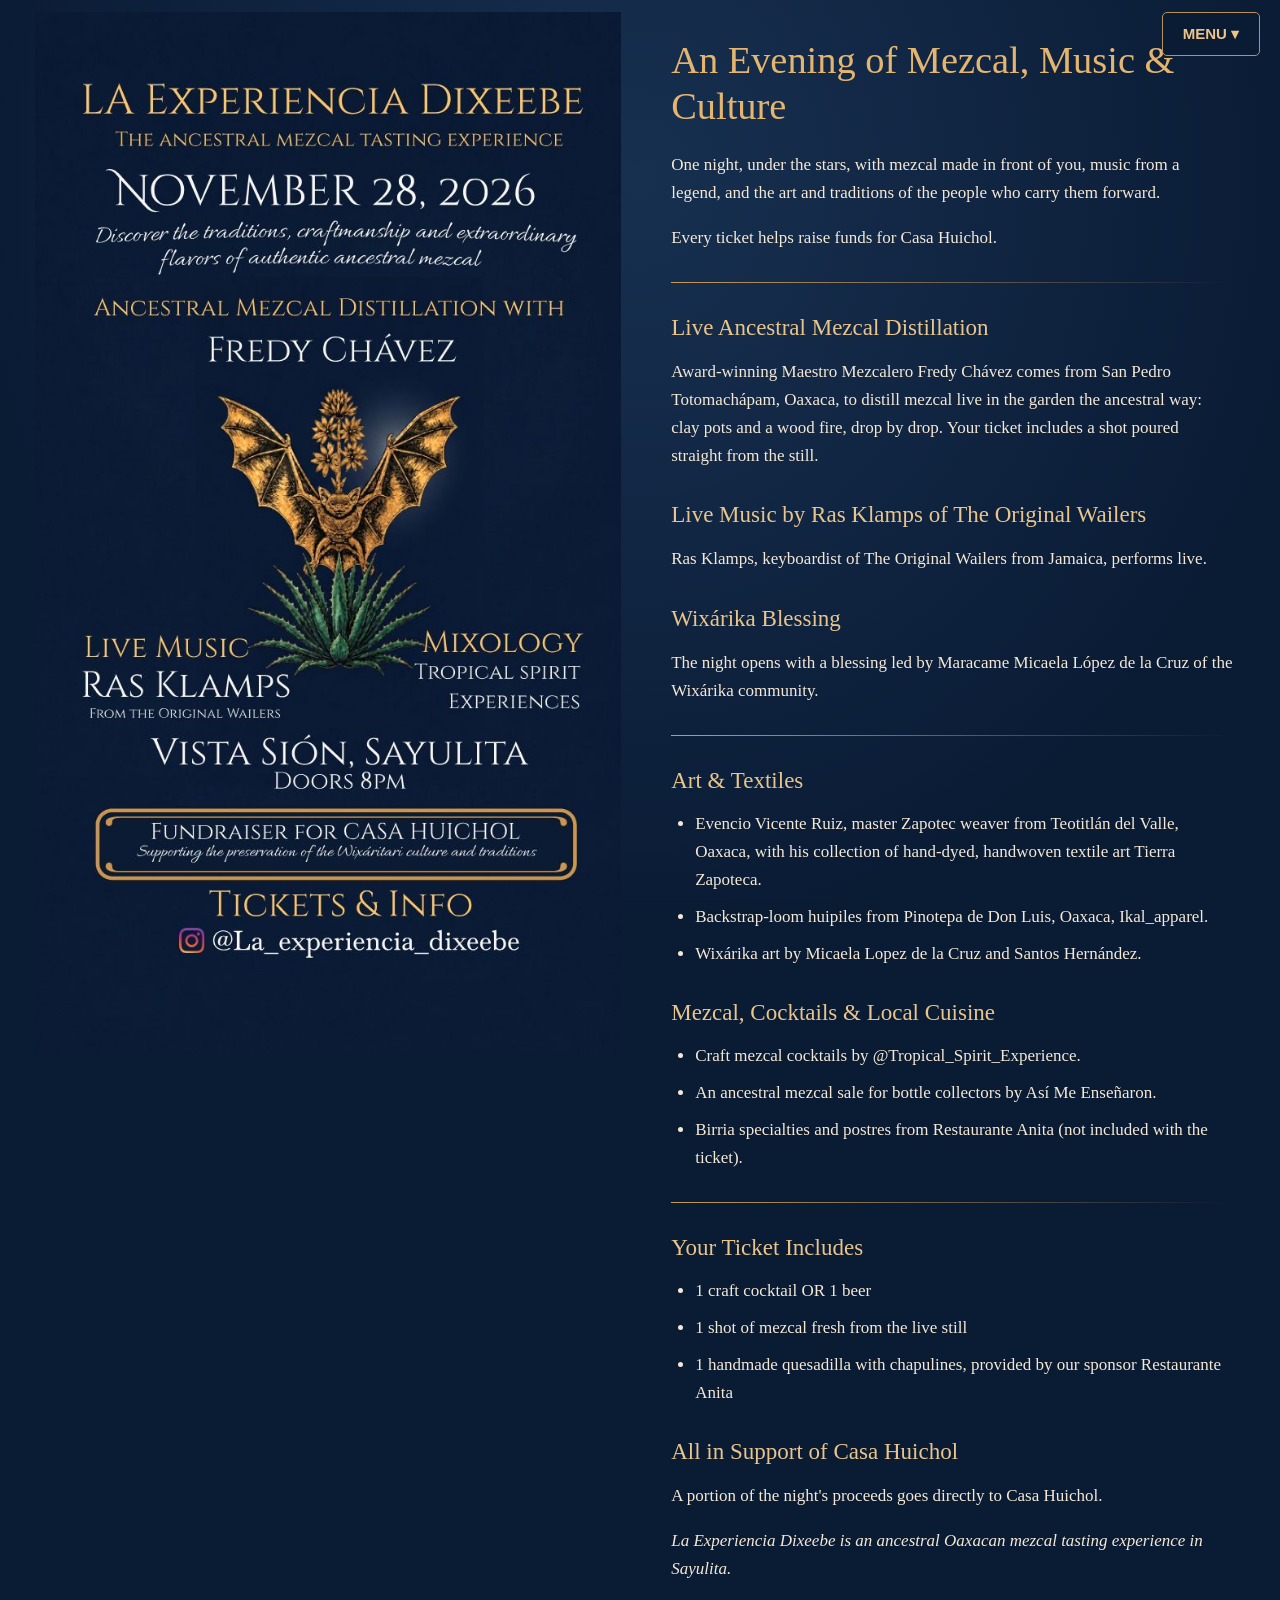
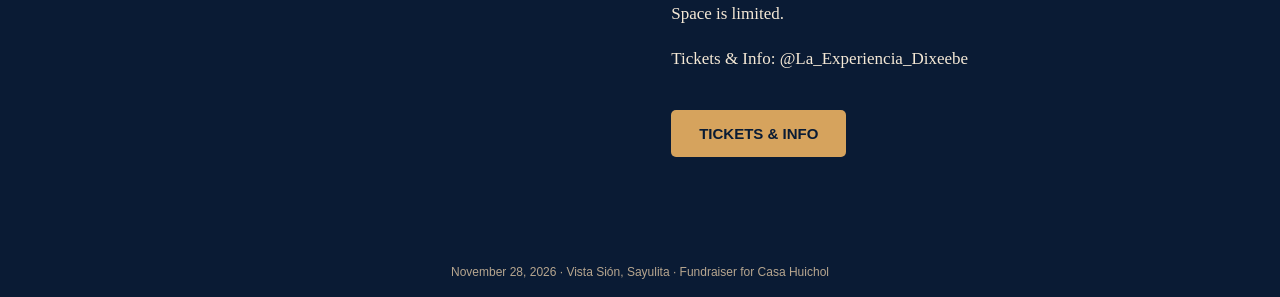
==== index.html @ 617f5ca3 "Update index.html" ====
<!doctype html>
<html lang="en">
<head>
<meta charset="utf-8">
<meta name="viewport" content="width=device-width,initial-scale=1">
<title>La Experiencia Dixeebe | Casa Huichol Fundraiser</title>
<meta name="theme-color" content="#0a1b34">
<link rel="stylesheet" href="style.css">

<style>
/* Homepage only */
body {
  margin: 0;
  background: #0a1b34;
  color: #f5e9d6;
  font-family: Georgia, "Times New Roman", serif;
}

/* Two-column homepage */
.event-layout {
  display: grid;
  grid-template-columns: minmax(0, 1fr) minmax(0, 1fr);
  gap: clamp(24px, 3vw, 55px);
  align-items: start;
  max-width: 1650px;
  margin: 0 auto;
  padding: 12px 35px 50px;
}

/* Large flyer on the left */
.event-flyer {
  width: 100%;
  max-width: 720px;
  height: auto;
  display: block;
  margin: 0 auto;
}

/* Description on the right */
.event-details {
  padding: 25px 12px 40px;
  text-align: left;
}

.event-details h1 {
  color: #e4b56f;
  font-size: clamp(28px, 3vw, 42px);
  font-weight: normal;
  line-height: 1.2;
  margin: 0 0 22px;
}

.event-details h2 {
  color: #e9c58c;
  font-size: 23px;
  font-weight: normal;
  margin: 32px 0 12px;
}

.event-details p,
.event-details li {
  font-size: 17px;
  line-height: 1.65;
  color: #f5e9d6;
}

.event-details ul {
  padding-left: 24px;
}

.event-details li {
  margin-bottom: 9px;
}

.event-divider {
  height: 1px;
  background: linear-gradient(
    90deg, #c69a5b, transparent
  );
  margin: 30px 0;
}

.event-highlight {
  color: #e4b56f;
}

/* Menu in upper-right */
.home-menu {
  position: fixed;
  top: 12px;
  right: 20px;
  left: auto;
  width: auto;
  height: auto;
  display: block;
  z-index: 9999;
  margin: 0;
  padding: 0;
  background: transparent;
  border: 0;
}

.home-menu summary {
  display: block;
  width: auto;
  cursor: pointer;
  background: #0a1b34;
  border: 1px solid #b99159;
  border-radius: 5px;
  color: #edc486;
  padding: 12px 20px;
  font: bold 15px Arial, sans-serif;
  list-style: none;
}

.home-menu summary::-webkit-details-marker {
  display: none;
}

.home-menu summary::after {
  content: " ▾";
}

.home-menu .dropdown {
  position: absolute;
  top: calc(100% + 6px);
  right: 0;
  left: auto;
  width: 235px;
  min-width: 235px;
  padding: 8px;
  background: #102542;
  border: 1px solid #b99159;
  border-radius: 6px;
  box-shadow: 0 12px 30px #0008;
}

.home-menu:not([open]) .dropdown {
  display: none;
}

.home-menu .dropdown a {
  display: block;
  padding: 12px;
  color: #f7e8d0;
  text-decoration: none;
  font: 15px Arial, sans-serif;
  border-radius: 4px;
}

.home-menu .dropdown a:hover {
  background: #29405c;
}

/* Tickets button */
.ticket-button {
  display: inline-block;
  background: #d6a35d;
  color: #091b34;
  padding: 15px 28px;
  border-radius: 5px;
  text-decoration: none;
  font: bold 15px Arial, sans-serif;
  margin-top: 20px;
}

/* Mobile layout */
@media (max-width: 850px) {
  .event-layout {
    grid-template-columns: 1fr;
    gap: 15px;
    padding: 8px 15px 35px;
  }

  .event-flyer {
    max-width: 650px;
  }

  .event-details {
    padding: 15px 5px;
  }

  .home-menu {
    top: 8px;
    right: 8px;
  }
}
</style>
</head>

<body>

<details class="home-menu">
  <summary>MENU</summary>
  <nav class="dropdown" aria-label="Main navigation">
    <a href="index.html">Home</a>
    <a href="casa-huichol.html">Casa Huichol</a>
    <a href="location.html">Location / Directions</a>
    <a href="tickets.html">Buy Event Tickets</a>
    <a href="contact.html">Contact Us</a>
  </nav>
</details>

<main class="event-layout">

  <!-- LEFT: FLYER -->
  <section>
    <img
      class="event-flyer"
      src="flyer.jpg"
      alt="La Experiencia Dixeebe fundraiser flyer">
  </section>

  <!-- RIGHT: EVENT INFORMATION -->
  <section class="event-details">

    <h1>An Evening of Mezcal, Music & Culture</h1>

    <p>
      One night, under the stars, with mezcal made
      in front of you, music from a legend, and
      the art and traditions of the people who
      carry them forward.
    </p>

    <p class="event-highlight">
      Every ticket helps raise funds for Casa Huichol.
    </p>

    <div class="event-divider"></div>

    <h2>Live Ancestral Mezcal Distillation</h2>
    <p>
      Award-winning Maestro Mezcalero Fredy Chávez
      comes from San Pedro Totomachápam, Oaxaca,
      to distill mezcal live in the garden the
      ancestral way: clay pots and a wood fire,
      drop by drop. Your ticket includes a shot
      poured straight from the still.
    </p>

    <h2>Live Music by Ras Klamps of The Original Wailers</h2>
    <p>
      Ras Klamps, keyboardist of The Original Wailers
      from Jamaica, performs live.
    </p>

    <h2>Wixárika Blessing</h2>
    <p>
      The night opens with a blessing led by
      Maracame Micaela López de la Cruz of the
      Wixárika community.
    </p>

    <div class="event-divider"></div>

    <h2>Art & Textiles</h2>
    <ul>
      <li>
        Evencio Vicente Ruiz, master Zapotec weaver
        from Teotitlán del Valle, Oaxaca, with his
        collection of hand-dyed, handwoven textile
        art Tierra Zapoteca.
      </li>
      <li>
        Backstrap-loom huipiles from Pinotepa de
        Don Luis, Oaxaca, Ikal_apparel.
      </li>
      <li>
        Wixárika art by Micaela Lopez de la Cruz
        and Santos Hernández.
      </li>
    </ul>

    <h2>Mezcal, Cocktails & Local Cuisine</h2>
    <ul>
      <li>
        Craft mezcal cocktails by
        @Tropical_Spirit_Experience.
      </li>
      <li>
        An ancestral mezcal sale for bottle
        collectors by Así Me Enseñaron.
      </li>
      <li>
        Birria specialties and postres from
        Restaurante Anita (not included with
        the ticket).
      </li>
    </ul>

    <div class="event-divider"></div>

    <h2>Your Ticket Includes</h2>
    <ul>
      <li>1 craft cocktail OR 1 beer</li>
      <li>1 shot of mezcal fresh from the live still</li>
      <li>
        1 handmade quesadilla with chapulines,
        provided by our sponsor Restaurante Anita
      </li>
    </ul>

    <h2>All in Support of Casa Huichol</h2>
    <p>
      A portion of the night's proceeds goes
      directly to Casa Huichol.
    </p>

    <p>
      <em>
        La Experiencia Dixeebe is an ancestral
        Oaxacan mezcal tasting experience
        in Sayulita.
      </em>
    </p>

    <p class="event-highlight">
      Space is limited.
    </p>

    <p>
      Tickets &amp; Info:
      @La_Experiencia_Dixeebe
    </p>

    <a class="ticket-button" href="tickets.html">
      TICKETS &amp; INFO
    </a>

  </section>
</main>

<footer>
  November 28, 2026 · Vista Sión, Sayulita ·
  Fundraiser for Casa Huichol
</footer>

</body>
</html>
---- style.css ----
*{box-sizing:border-box}
html{min-height:100%}
body{margin:0;background:#0a1b34;color:#f5e9d6;font-family:Georgia,'Times New Roman',serif;min-height:100vh}
body:before{content:'';position:fixed;inset:0;background:radial-gradient(ellipse at 50% 20%,#173050 0%,#0a1b34 75%);z-index:-1}
.top{height:58px;display:flex;align-items:center;justify-content:space-between;padding:0 clamp(16px,4vw,52px);border-bottom:1px solid #b58b4a66;background:#0a1b34e8}
.brand{font-size:clamp(14px,2vw,19px);color:#e4b56f;text-decoration:none;letter-spacing:.07em}
.nav{position:relative}
.nav summary{cursor:pointer;list-style:none;border:1px solid #b99159;border-radius:4px;padding:9px 15px;color:#edc486;font:600 14px Arial,sans-serif}
.nav summary::-webkit-details-marker{display:none}
.nav summary:after{content:' ▾'}
.nav[open] summary{background:#193352}
.menu{position:absolute;right:0;top:44px;min-width:225px;background:#102542;border:1px solid #b99159;border-radius:6px;padding:6px;z-index:10;box-shadow:0 15px 40px #0008}
.menu a{display:block;padding:12px 14px;color:#f7e8d0;text-decoration:none;font:15px Arial,sans-serif;border-radius:4px}
.menu a:hover,.menu a:focus{background:#29405c}
.home{display:flex;flex-direction:column;align-items:center;padding:12px 14px 28px}
.flyer{display:block;width:auto;max-width:100%;height:auto;max-height:calc(100dvh - 110px);object-fit:contain}
.content{max-width:790px;margin:0 auto;padding:clamp(30px,6vw,70px) 22px 65px;text-align:center}
.eyebrow{color:#d8a55c;font:12px Arial,sans-serif;letter-spacing:.22em;text-transform:uppercase}
h1{font-size:clamp(32px,5vw,56px);font-weight:400;color:#e7b76d;margin:16px 0 22px}
h2{font-weight:400;color:#e9c58c}
p{line-height:1.7;font-size:18px}
.rule{height:1px;background:linear-gradient(90deg,transparent,#c69a5b,transparent);margin:28px 0}
.button{display:inline-block;border:0;background:#d6a35d;color:#091b34;padding:15px 24px;text-decoration:none;font:700 15px Arial,sans-serif;border-radius:5px;cursor:pointer}
.button:hover{background:#efc184}
.muted{color:#c4b59f}
.panel{border:1px solid #ae8753aa;background:#102541b8;border-radius:10px;padding:26px;text-align:left}
.form{display:grid;gap:15px}
.form label{font:14px Arial,sans-serif;color:#e7c591;display:grid;gap:8px}
.form input,.form textarea{font:16px Arial,sans-serif;width:100%;background:#081b33;border:1px solid #99784d;border-radius:5px;color:white;padding:13px}
.form textarea{min-height:145px;resize:vertical}
.note{font:13px Arial,sans-serif;color:#bdb1a1;line-height:1.6}
.links{display:flex;gap:14px;flex-wrap:wrap;justify-content:center}
.placeholder{color:#e9d6b5;font-style:italic}
footer{text-align:center;color:#b7a68f;font:12px Arial,sans-serif;padding:18px}
@media(max-width:520px){.top{height:54px;padding:0 12px}.brand{font-size:12px}.nav summary{padding:8px 10px}.home{padding:8px}.panel{padding:18px}}
.ticket-panel{text-align:center;margin:30px auto 42px;max-width:500px}
.qr-placeholder{width:min(260px,80%);aspect-ratio:1;margin:24px auto;display:flex;flex-direction:column;align-items:center;justify-content:center;gap:10px;border:2px dashed #c69a5b;background:#0a1b34;color:#e7b76d;font:700 22px Arial,sans-serif;letter-spacing:.12em}
.qr-placeholder small{font-size:14px;font-weight:400;letter-spacing:normal;color:#d4c2a7}
.inactive{opacity:.55;cursor:not-allowed}
.gold-link{color:#e7b76d}
.flyer{max-height:calc((100dvh - 80px)*1.15);width:auto;max-width:100%;height:auto}

/* Homepage layout */
.home {
  padding: 0 14px 28px;
}

.home .flyer {
  display: block;
  width: auto;
  max-width: 100%;
  height: auto;
  max-height: calc((100dvh - 80px) * 1.15);
  object-fit: contain;
  margin: 0 auto;
}

/* Floating menu on homepage */
.home-nav {
  position: fixed;
  top: 16px;
  right: 24px;
  z-index: 1000;
}

.home-nav summary {
  background: #0a1b34;
  border: 1px solid #b99159;
  border-radius: 5px;
  padding: 12px 20px;
  color: #edc486;
  font: 600 15px Arial, sans-serif;
  box-shadow: 0 3px 12px #0005;
}

.home-nav .menu {
  position: absolute;
  top: calc(100% + 8px);
  right: 0;
  min-width: 230px;
  background: #102542;
  border: 1px solid #b99159;
  border-radius: 7px;
  padding: 8px;
  box-shadow: 0 12px 30px #0008;
}

@media (max-width: 520px) {
  .home-nav {
    top: 10px;
    right: 10px;
  }

/* HOMEPAGE FIX - menu and large flyer */

body:has(.home-nav) {
  margin: 0;
}

body:has(.home-nav) .home {
  padding: 0 12px 20px;
  margin: 0;
  display: flex;
  flex-direction: column;
  align-items: center;
}

body:has(.home-nav) .flyer {
  display: block;
  width: min(100%, 900px);
  max-width: 900px;
  max-height: none;
  height: auto;
  margin: 0 auto;
  object-fit: contain;
}

/* Small floating menu in upper-right */
body:has(.home-nav) .home-nav {
  position: fixed;
  top: 12px;
  right: 20px;
  left: auto;
  width: auto;
  height: auto;
  display: block;
  z-index: 9999;
  margin: 0;
  padding: 0;
  background: transparent;
  border: none;
}

body:has(.home-nav) .home-nav summary {
  display: block;
  width: auto;
  padding: 12px 20px;
  background: #0a1b34;
  border: 1px solid #b99159;
  border-radius: 5px;
  color: #edc486;
  font: bold 15px Arial, sans-serif;
  cursor: pointer;
}

/* Dropdown directly below MENU */
body:has(.home-nav) .home-nav .menu {
  position: absolute;
  top: calc(100% + 6px);
  right: 0;
  left: auto;
  width: 235px;
  min-width: 235px;
  padding: 8px;
  background: #102542;
  border: 1px solid #b99159;
  border-radius: 6px;
  box-shadow: 0 12px 30px #0008;
}

body:has(.home-nav) .home-nav:not([open]) .menu {
  display: none;
}

body:has(.home-nav) .home-nav .menu a {
  display: block;
  padding: 12px;
  color: #f7e8d0;
  text-decoration: none;
  font: 15px Arial, sans-serif;
}

@media (max-width: 520px) {
  body:has(.home-nav) .home-nav {
    top: 8px;
    right: 8px;
  }

  body:has(.home-nav) .flyer {
    width: 100%;
  }
}

  .home-nav .menu {
    min-width: 210px;
  }
}
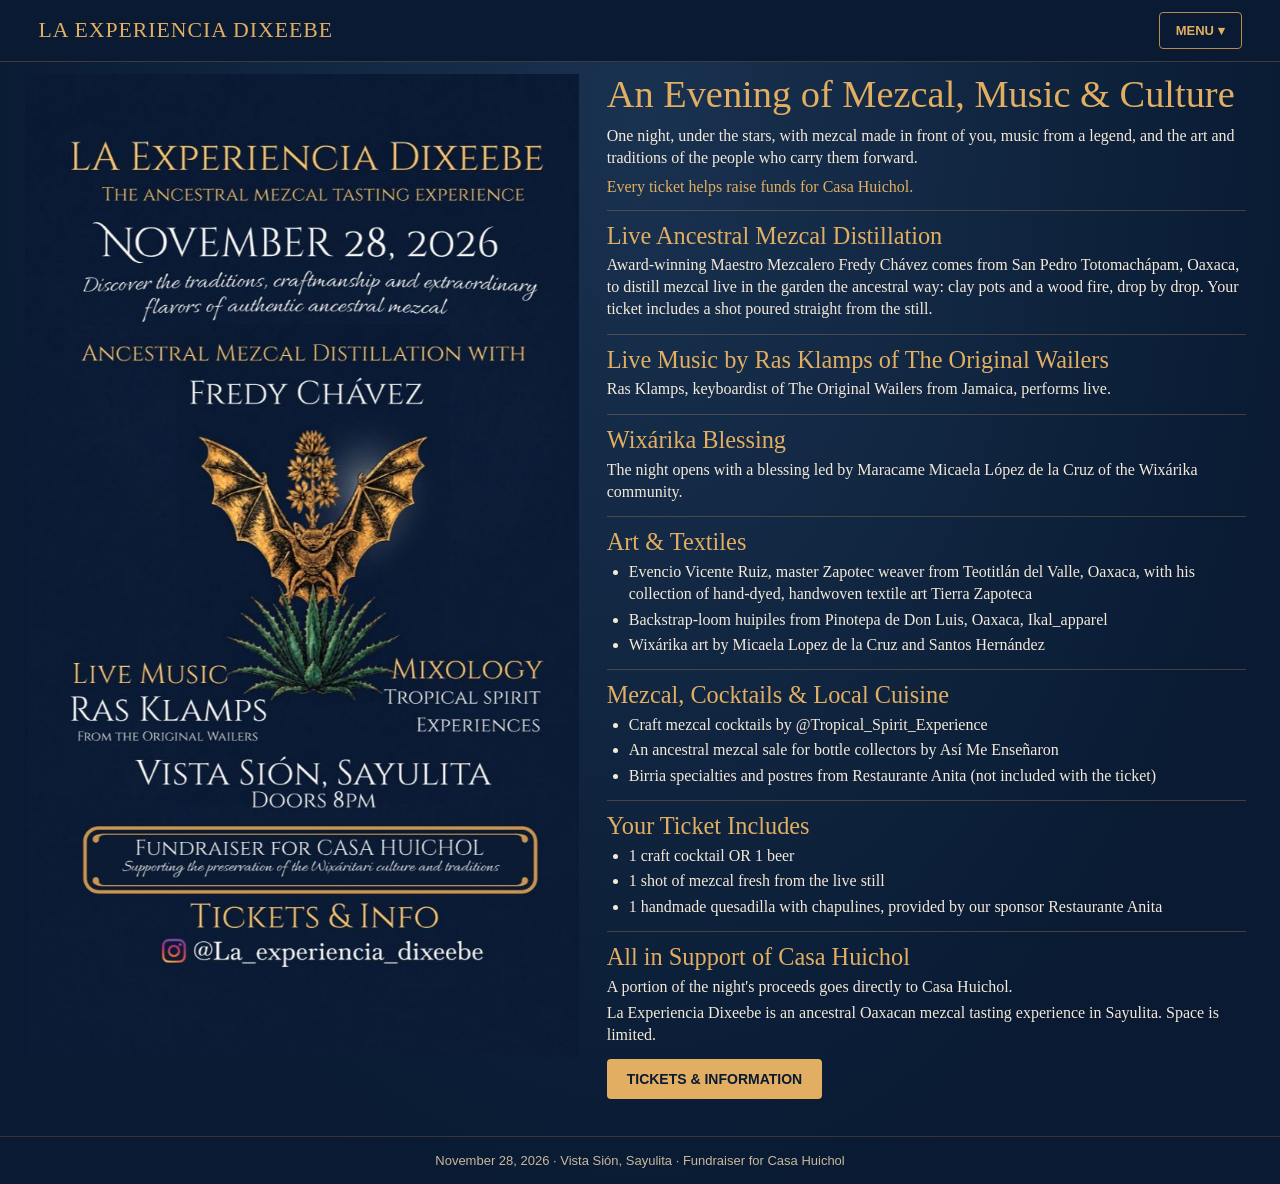
==== commit e05a0ddb: "Update index.html" ====
--- a/index.html
+++ b/index.html
@@ -1,341 +1,13 @@
-
 <!doctype html>
-<html lang="en">
-<head>
-<meta charset="utf-8">
-<meta name="viewport" content="width=device-width,initial-scale=1">
-<title>La Experiencia Dixeebe | Casa Huichol Fundraiser</title>
-<meta name="theme-color" content="#0a1b34">
-<link rel="stylesheet" href="style.css">
-
-<style>
-/* Homepage only */
-body {
-  margin: 0;
-  background: #0a1b34;
-  color: #f5e9d6;
-  font-family: Georgia, "Times New Roman", serif;
-}
-
-/* Two-column homepage */
-.event-layout {
-  display: grid;
-  grid-template-columns: minmax(0, 1fr) minmax(0, 1fr);
-  gap: clamp(24px, 3vw, 55px);
-  align-items: start;
-  max-width: 1650px;
-  margin: 0 auto;
-  padding: 12px 35px 50px;
-}
-
-/* Large flyer on the left */
-.event-flyer {
-  width: 100%;
-  max-width: 720px;
-  height: auto;
-  display: block;
-  margin: 0 auto;
-}
-
-/* Description on the right */
-.event-details {
-  padding: 25px 12px 40px;
-  text-align: left;
-}
-
-.event-details h1 {
-  color: #e4b56f;
-  font-size: clamp(28px, 3vw, 42px);
-  font-weight: normal;
-  line-height: 1.2;
-  margin: 0 0 22px;
-}
-
-.event-details h2 {
-  color: #e9c58c;
-  font-size: 23px;
-  font-weight: normal;
-  margin: 32px 0 12px;
-}
-
-.event-details p,
-.event-details li {
-  font-size: 17px;
-  line-height: 1.65;
-  color: #f5e9d6;
-}
-
-.event-details ul {
-  padding-left: 24px;
-}
-
-.event-details li {
-  margin-bottom: 9px;
-}
-
-.event-divider {
-  height: 1px;
-  background: linear-gradient(
-    90deg, #c69a5b, transparent
-  );
-  margin: 30px 0;
-}
-
-.event-highlight {
-  color: #e4b56f;
-}
-
-/* Menu in upper-right */
-.home-menu {
-  position: fixed;
-  top: 12px;
-  right: 20px;
-  left: auto;
-  width: auto;
-  height: auto;
-  display: block;
-  z-index: 9999;
-  margin: 0;
-  padding: 0;
-  background: transparent;
-  border: 0;
-}
-
-.home-menu summary {
-  display: block;
-  width: auto;
-  cursor: pointer;
-  background: #0a1b34;
-  border: 1px solid #b99159;
-  border-radius: 5px;
-  color: #edc486;
-  padding: 12px 20px;
-  font: bold 15px Arial, sans-serif;
-  list-style: none;
-}
-
-.home-menu summary::-webkit-details-marker {
-  display: none;
-}
-
-.home-menu summary::after {
-  content: " ▾";
-}
-
-.home-menu .dropdown {
-  position: absolute;
-  top: calc(100% + 6px);
-  right: 0;
-  left: auto;
-  width: 235px;
-  min-width: 235px;
-  padding: 8px;
-  background: #102542;
-  border: 1px solid #b99159;
-  border-radius: 6px;
-  box-shadow: 0 12px 30px #0008;
-}
-
-.home-menu:not([open]) .dropdown {
-  display: none;
-}
-
-.home-menu .dropdown a {
-  display: block;
-  padding: 12px;
-  color: #f7e8d0;
-  text-decoration: none;
-  font: 15px Arial, sans-serif;
-  border-radius: 4px;
-}
-
-.home-menu .dropdown a:hover {
-  background: #29405c;
-}
-
-/* Tickets button */
-.ticket-button {
-  display: inline-block;
-  background: #d6a35d;
-  color: #091b34;
-  padding: 15px 28px;
-  border-radius: 5px;
-  text-decoration: none;
-  font: bold 15px Arial, sans-serif;
-  margin-top: 20px;
-}
-
-/* Mobile layout */
-@media (max-width: 850px) {
-  .event-layout {
-    grid-template-columns: 1fr;
-    gap: 15px;
-    padding: 8px 15px 35px;
-  }
-
-  .event-flyer {
-    max-width: 650px;
-  }
-
-  .event-details {
-    padding: 15px 5px;
-  }
-
-  .home-menu {
-    top: 8px;
-    right: 8px;
-  }
-}
-</style>
-</head>
-
-<body>
-
-<details class="home-menu">
-  <summary>MENU</summary>
-  <nav class="dropdown" aria-label="Main navigation">
-    <a href="index.html">Home</a>
-    <a href="casa-huichol.html">Casa Huichol</a>
-    <a href="location.html">Location / Directions</a>
-    <a href="tickets.html">Buy Event Tickets</a>
-    <a href="contact.html">Contact Us</a>
-  </nav>
-</details>
-
-<main class="event-layout">
-
-  <!-- LEFT: FLYER -->
-  <section>
-    <img
-      class="event-flyer"
-      src="flyer.jpg"
-      alt="La Experiencia Dixeebe fundraiser flyer">
-  </section>
-
-  <!-- RIGHT: EVENT INFORMATION -->
-  <section class="event-details">
-
-    <h1>An Evening of Mezcal, Music & Culture</h1>
-
-    <p>
-      One night, under the stars, with mezcal made
-      in front of you, music from a legend, and
-      the art and traditions of the people who
-      carry them forward.
-    </p>
-
-    <p class="event-highlight">
-      Every ticket helps raise funds for Casa Huichol.
-    </p>
-
-    <div class="event-divider"></div>
-
-    <h2>Live Ancestral Mezcal Distillation</h2>
-    <p>
-      Award-winning Maestro Mezcalero Fredy Chávez
-      comes from San Pedro Totomachápam, Oaxaca,
-      to distill mezcal live in the garden the
-      ancestral way: clay pots and a wood fire,
-      drop by drop. Your ticket includes a shot
-      poured straight from the still.
-    </p>
-
-    <h2>Live Music by Ras Klamps of The Original Wailers</h2>
-    <p>
-      Ras Klamps, keyboardist of The Original Wailers
-      from Jamaica, performs live.
-    </p>
-
-    <h2>Wixárika Blessing</h2>
-    <p>
-      The night opens with a blessing led by
-      Maracame Micaela López de la Cruz of the
-      Wixárika community.
-    </p>
-
-    <div class="event-divider"></div>
-
-    <h2>Art & Textiles</h2>
-    <ul>
-      <li>
-        Evencio Vicente Ruiz, master Zapotec weaver
-        from Teotitlán del Valle, Oaxaca, with his
-        collection of hand-dyed, handwoven textile
-        art Tierra Zapoteca.
-      </li>
-      <li>
-        Backstrap-loom huipiles from Pinotepa de
-        Don Luis, Oaxaca, Ikal_apparel.
-      </li>
-      <li>
-        Wixárika art by Micaela Lopez de la Cruz
-        and Santos Hernández.
-      </li>
-    </ul>
-
-    <h2>Mezcal, Cocktails & Local Cuisine</h2>
-    <ul>
-      <li>
-        Craft mezcal cocktails by
-        @Tropical_Spirit_Experience.
-      </li>
-      <li>
-        An ancestral mezcal sale for bottle
-        collectors by Así Me Enseñaron.
-      </li>
-      <li>
-        Birria specialties and postres from
-        Restaurante Anita (not included with
-        the ticket).
-      </li>
-    </ul>
-
-    <div class="event-divider"></div>
-
-    <h2>Your Ticket Includes</h2>
-    <ul>
-      <li>1 craft cocktail OR 1 beer</li>
-      <li>1 shot of mezcal fresh from the live still</li>
-      <li>
-        1 handmade quesadilla with chapulines,
-        provided by our sponsor Restaurante Anita
-      </li>
-    </ul>
-
-    <h2>All in Support of Casa Huichol</h2>
-    <p>
-      A portion of the night's proceeds goes
-      directly to Casa Huichol.
-    </p>
-
-    <p>
-      <em>
-        La Experiencia Dixeebe is an ancestral
-        Oaxacan mezcal tasting experience
-        in Sayulita.
-      </em>
-    </p>
-
-    <p class="event-highlight">
-      Space is limited.
-    </p>
-
-    <p>
-      Tickets &amp; Info:
-      @La_Experiencia_Dixeebe
-    </p>
-
-    <a class="ticket-button" href="tickets.html">
-      TICKETS &amp; INFO
-    </a>
-
-  </section>
-</main>
-
-<footer>
-  November 28, 2026 · Vista Sión, Sayulita ·
-  Fundraiser for Casa Huichol
-</footer>
-
-</body>
-</html>
+<html lang="en"><head><meta charset="utf-8"><meta name="viewport" content="width=device-width,initial-scale=1"><title>La Experiencia Dixeebe | November 28, 2026</title><meta name="theme-color" content="#0a1b34"><style>
+:root{--navy:#091a32;--gold:#e1ae62;--cream:#f4e9d8}*{box-sizing:border-box}body{margin:0;background:radial-gradient(ellipse at 50% 10%,#193250,#091a32 75%);color:var(--cream);font-family:Georgia,'Times New Roman',serif}a{color:inherit}.topbar{height:62px;display:flex;align-items:center;justify-content:space-between;padding:0 clamp(16px,3vw,48px);background:#091a32;border-bottom:1px solid #a77d4555;position:relative;z-index:5}.brand{font-size:clamp(14px,1.7vw,22px);color:var(--gold);text-decoration:none;letter-spacing:.045em}.site-nav{position:relative;flex-shrink:0}.site-nav summary{list-style:none;cursor:pointer;border:1px solid #b78a51;border-radius:4px;background:#091a32;padding:10px 16px;color:var(--gold);font:700 13px Arial,sans-serif}.site-nav summary::-webkit-details-marker{display:none}.site-nav summary:after{content:' ▾'}.dropdown{position:absolute;right:0;top:calc(100% + 7px);width:230px;background:#102541;border:1px solid #b78a51;border-radius:6px;padding:6px;box-shadow:0 16px 40px #0009}.dropdown a{display:block;padding:11px;color:var(--cream);font:15px Arial,sans-serif;text-decoration:none}.dropdown a:hover{background:#29405c}.layout{max-width:1750px;margin:0 auto;display:grid;grid-template-columns:minmax(320px,45%) minmax(0,55%);gap:clamp(16px,2.2vw,34px);padding:12px clamp(12px,2vw,32px) 28px;align-items:start}.flyer-wrap{position:sticky;top:10px;align-self:start}.flyer{display:block;width:100%;height:auto;max-height:none;object-fit:contain}.details{padding:0 8px 0 0}.details h1{color:var(--gold);font-weight:400;font-size:clamp(30px,3vw,49px);line-height:1.08;margin:0 0 10px}.lead{font-size:clamp(17px,1.4vw,21px);line-height:1.38;margin:0 0 7px}.cause-line{color:var(--gold);font-size:clamp(17px,1.35vw,20px);margin:0 0 12px}.details section{border-top:1px solid #b78a5155;padding:11px 0 9px}.details h2{color:var(--gold);font-size:clamp(21px,1.9vw,29px);line-height:1.14;font-weight:400;margin:0 0 5px}.details p,.details li{font-size:clamp(16px,1.18vw,19px);line-height:1.36}.details section p{margin:0 0 5px}.details ul{padding-left:22px;margin:3px 0 2px}.details li{margin:0 0 4px}.cta{display:inline-block;text-decoration:none;background:var(--gold);color:var(--navy);padding:12px 20px;border-radius:4px;font:700 14px Arial,sans-serif;margin-top:8px}.final-note{color:var(--gold);margin:5px 0}.bottom{padding:16px;text-align:center;color:#c8b79d;font:13px Arial,sans-serif;border-top:1px solid #a77d4544}@media(max-width:850px){.layout{grid-template-columns:1fr;gap:18px}.flyer-wrap{position:static;max-width:620px;width:100%;margin:auto}.details{padding:0 8px}.details h1{font-size:32px}.topbar{height:58px}.brand{font-size:14px}}@media(max-width:480px){.brand{font-size:12px}.site-nav summary{padding:8px 10px}.layout{padding:8px 10px 22px}.details h1{font-size:29px}}
+</style></head><body>
+<header class="topbar"><a class="brand" href="index.html">LA EXPERIENCIA DIXEEBE</a><details class="site-nav"><summary>MENU</summary><nav class="dropdown" aria-label="Main navigation"><a href="index.html">Home</a><a href="casa-huichol.html">Casa Huichol</a><a href="location.html">Location / Directions</a><a href="tickets.html">Buy Event Tickets</a><a href="contact.html">Contact Us</a></nav></details></header>
+<main class="layout"><div class="flyer-wrap"><img class="flyer" src="flyer.jpg" alt="La Experiencia Dixeebe event flyer, November 28, 2026"></div><article class="details"><h1>An Evening of Mezcal, Music &amp; Culture</h1><p class="lead">One night, under the stars, with mezcal made in front of you, music from a legend, and the art and traditions of the people who carry them forward.</p><p class="cause-line">Every ticket helps raise funds for Casa Huichol.</p>
+<section><h2>Live Ancestral Mezcal Distillation</h2><p>Award-winning Maestro Mezcalero Fredy Chávez comes from San Pedro Totomachápam, Oaxaca, to distill mezcal live in the garden the ancestral way: clay pots and a wood fire, drop by drop. Your ticket includes a shot poured straight from the still.</p></section>
+<section><h2>Live Music by Ras Klamps of The Original Wailers</h2><p>Ras Klamps, keyboardist of The Original Wailers from Jamaica, performs live.</p></section>
+<section><h2>Wixárika Blessing</h2><p>The night opens with a blessing led by Maracame Micaela López de la Cruz of the Wixárika community.</p></section>
+<section><h2>Art &amp; Textiles</h2><ul><li>Evencio Vicente Ruiz, master Zapotec weaver from Teotitlán del Valle, Oaxaca, with his collection of hand-dyed, handwoven textile art Tierra Zapoteca</li><li>Backstrap-loom huipiles from Pinotepa de Don Luis, Oaxaca, Ikal_apparel</li><li>Wixárika art by Micaela Lopez de la Cruz and Santos Hernández</li></ul></section>
+<section><h2>Mezcal, Cocktails &amp; Local Cuisine</h2><ul><li>Craft mezcal cocktails by @Tropical_Spirit_Experience</li><li>An ancestral mezcal sale for bottle collectors by Así Me Enseñaron</li><li>Birria specialties and postres from Restaurante Anita (not included with the ticket)</li></ul></section>
+<section><h2>Your Ticket Includes</h2><ul><li>1 craft cocktail OR 1 beer</li><li>1 shot of mezcal fresh from the live still</li><li>1 handmade quesadilla with chapulines, provided by our sponsor Restaurante Anita</li></ul></section>
+<section><h2>All in Support of Casa Huichol</h2><p>A portion of the night's proceeds goes directly to Casa Huichol.</p><p>La Experiencia Dixeebe is an ancestral Oaxacan mezcal tasting experience in Sayulita. Space is limited.</p><a class="cta" href="tickets.html">TICKETS &amp; INFORMATION</a></section></article></main><footer class="bottom">November 28, 2026 · Vista Sión, Sayulita · Fundraiser for Casa Huichol</footer></body></html>
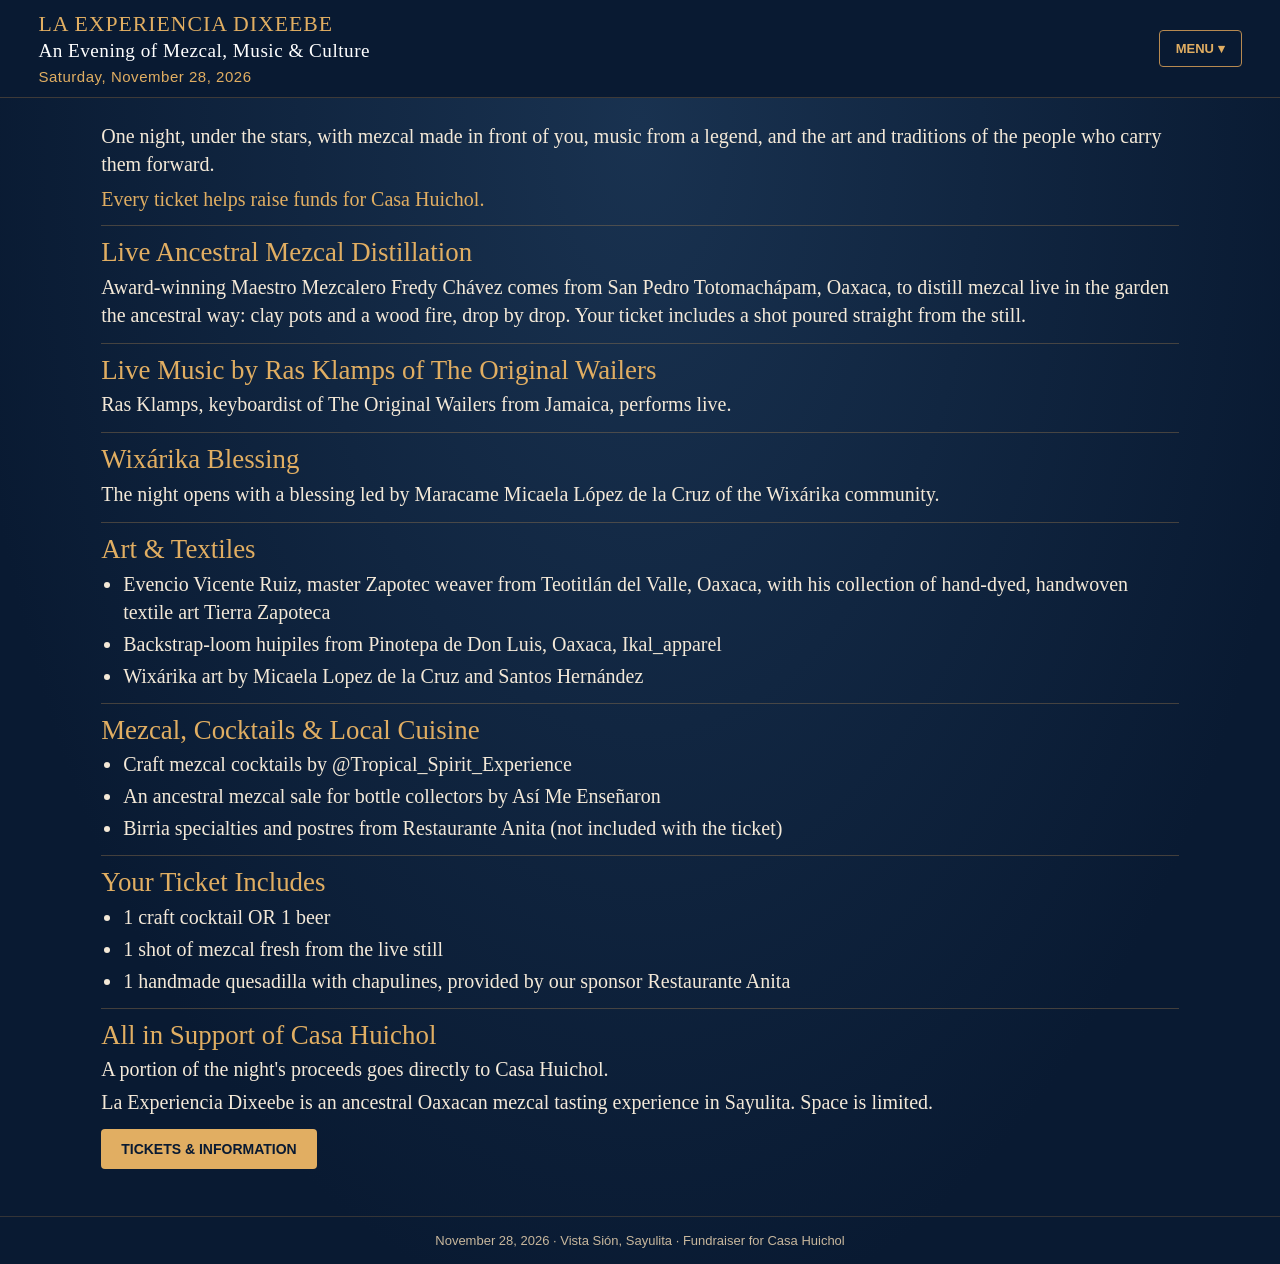
==== commit 184536bc: "Update index.html" ====
--- a/index.html
+++ b/index.html
@@ -1,13 +1,323 @@
+
 <!doctype html>
-<html lang="en"><head><meta charset="utf-8"><meta name="viewport" content="width=device-width,initial-scale=1"><title>La Experiencia Dixeebe | November 28, 2026</title><meta name="theme-color" content="#0a1b34"><style>
-:root{--navy:#091a32;--gold:#e1ae62;--cream:#f4e9d8}*{box-sizing:border-box}body{margin:0;background:radial-gradient(ellipse at 50% 10%,#193250,#091a32 75%);color:var(--cream);font-family:Georgia,'Times New Roman',serif}a{color:inherit}.topbar{height:62px;display:flex;align-items:center;justify-content:space-between;padding:0 clamp(16px,3vw,48px);background:#091a32;border-bottom:1px solid #a77d4555;position:relative;z-index:5}.brand{font-size:clamp(14px,1.7vw,22px);color:var(--gold);text-decoration:none;letter-spacing:.045em}.site-nav{position:relative;flex-shrink:0}.site-nav summary{list-style:none;cursor:pointer;border:1px solid #b78a51;border-radius:4px;background:#091a32;padding:10px 16px;color:var(--gold);font:700 13px Arial,sans-serif}.site-nav summary::-webkit-details-marker{display:none}.site-nav summary:after{content:' ▾'}.dropdown{position:absolute;right:0;top:calc(100% + 7px);width:230px;background:#102541;border:1px solid #b78a51;border-radius:6px;padding:6px;box-shadow:0 16px 40px #0009}.dropdown a{display:block;padding:11px;color:var(--cream);font:15px Arial,sans-serif;text-decoration:none}.dropdown a:hover{background:#29405c}.layout{max-width:1750px;margin:0 auto;display:grid;grid-template-columns:minmax(320px,45%) minmax(0,55%);gap:clamp(16px,2.2vw,34px);padding:12px clamp(12px,2vw,32px) 28px;align-items:start}.flyer-wrap{position:sticky;top:10px;align-self:start}.flyer{display:block;width:100%;height:auto;max-height:none;object-fit:contain}.details{padding:0 8px 0 0}.details h1{color:var(--gold);font-weight:400;font-size:clamp(30px,3vw,49px);line-height:1.08;margin:0 0 10px}.lead{font-size:clamp(17px,1.4vw,21px);line-height:1.38;margin:0 0 7px}.cause-line{color:var(--gold);font-size:clamp(17px,1.35vw,20px);margin:0 0 12px}.details section{border-top:1px solid #b78a5155;padding:11px 0 9px}.details h2{color:var(--gold);font-size:clamp(21px,1.9vw,29px);line-height:1.14;font-weight:400;margin:0 0 5px}.details p,.details li{font-size:clamp(16px,1.18vw,19px);line-height:1.36}.details section p{margin:0 0 5px}.details ul{padding-left:22px;margin:3px 0 2px}.details li{margin:0 0 4px}.cta{display:inline-block;text-decoration:none;background:var(--gold);color:var(--navy);padding:12px 20px;border-radius:4px;font:700 14px Arial,sans-serif;margin-top:8px}.final-note{color:var(--gold);margin:5px 0}.bottom{padding:16px;text-align:center;color:#c8b79d;font:13px Arial,sans-serif;border-top:1px solid #a77d4544}@media(max-width:850px){.layout{grid-template-columns:1fr;gap:18px}.flyer-wrap{position:static;max-width:620px;width:100%;margin:auto}.details{padding:0 8px}.details h1{font-size:32px}.topbar{height:58px}.brand{font-size:14px}}@media(max-width:480px){.brand{font-size:12px}.site-nav summary{padding:8px 10px}.layout{padding:8px 10px 22px}.details h1{font-size:29px}}
-</style></head><body>
-<header class="topbar"><a class="brand" href="index.html">LA EXPERIENCIA DIXEEBE</a><details class="site-nav"><summary>MENU</summary><nav class="dropdown" aria-label="Main navigation"><a href="index.html">Home</a><a href="casa-huichol.html">Casa Huichol</a><a href="location.html">Location / Directions</a><a href="tickets.html">Buy Event Tickets</a><a href="contact.html">Contact Us</a></nav></details></header>
-<main class="layout"><div class="flyer-wrap"><img class="flyer" src="flyer.jpg" alt="La Experiencia Dixeebe event flyer, November 28, 2026"></div><article class="details"><h1>An Evening of Mezcal, Music &amp; Culture</h1><p class="lead">One night, under the stars, with mezcal made in front of you, music from a legend, and the art and traditions of the people who carry them forward.</p><p class="cause-line">Every ticket helps raise funds for Casa Huichol.</p>
-<section><h2>Live Ancestral Mezcal Distillation</h2><p>Award-winning Maestro Mezcalero Fredy Chávez comes from San Pedro Totomachápam, Oaxaca, to distill mezcal live in the garden the ancestral way: clay pots and a wood fire, drop by drop. Your ticket includes a shot poured straight from the still.</p></section>
-<section><h2>Live Music by Ras Klamps of The Original Wailers</h2><p>Ras Klamps, keyboardist of The Original Wailers from Jamaica, performs live.</p></section>
-<section><h2>Wixárika Blessing</h2><p>The night opens with a blessing led by Maracame Micaela López de la Cruz of the Wixárika community.</p></section>
-<section><h2>Art &amp; Textiles</h2><ul><li>Evencio Vicente Ruiz, master Zapotec weaver from Teotitlán del Valle, Oaxaca, with his collection of hand-dyed, handwoven textile art Tierra Zapoteca</li><li>Backstrap-loom huipiles from Pinotepa de Don Luis, Oaxaca, Ikal_apparel</li><li>Wixárika art by Micaela Lopez de la Cruz and Santos Hernández</li></ul></section>
-<section><h2>Mezcal, Cocktails &amp; Local Cuisine</h2><ul><li>Craft mezcal cocktails by @Tropical_Spirit_Experience</li><li>An ancestral mezcal sale for bottle collectors by Así Me Enseñaron</li><li>Birria specialties and postres from Restaurante Anita (not included with the ticket)</li></ul></section>
-<section><h2>Your Ticket Includes</h2><ul><li>1 craft cocktail OR 1 beer</li><li>1 shot of mezcal fresh from the live still</li><li>1 handmade quesadilla with chapulines, provided by our sponsor Restaurante Anita</li></ul></section>
-<section><h2>All in Support of Casa Huichol</h2><p>A portion of the night's proceeds goes directly to Casa Huichol.</p><p>La Experiencia Dixeebe is an ancestral Oaxacan mezcal tasting experience in Sayulita. Space is limited.</p><a class="cta" href="tickets.html">TICKETS &amp; INFORMATION</a></section></article></main><footer class="bottom">November 28, 2026 · Vista Sión, Sayulita · Fundraiser for Casa Huichol</footer></body></html>
+<html lang="en">
+<head>
+<meta charset="utf-8">
+<meta name="viewport" content="width=device-width,initial-scale=1">
+<title>La Experiencia Dixeebe | November 28, 2026</title>
+<meta name="theme-color" content="#0a1b34">
+
+<style>
+:root {
+  --navy: #091a32;
+  --gold: #e1ae62;
+  --cream: #f4e9d8;
+}
+
+* { box-sizing: border-box; }
+
+body {
+  margin: 0;
+  background: radial-gradient(ellipse at 50% 10%, #193250, #091a32 75%);
+  color: var(--cream);
+  font-family: Georgia, 'Times New Roman', serif;
+}
+
+a { color: inherit; }
+
+.topbar {
+  min-height: 82px;
+  display: flex;
+  align-items: center;
+  justify-content: space-between;
+  gap: 20px;
+  padding: 12px clamp(16px,3vw,48px);
+  background: #091a32;
+  border-bottom: 1px solid #a77d4555;
+  position: relative;
+  z-index: 5;
+}
+
+.brand-group {
+  display: flex;
+  flex-direction: column;
+  gap: 3px;
+}
+
+.brand {
+  font-size: clamp(14px,1.7vw,22px);
+  color: var(--gold);
+  text-decoration: none;
+  letter-spacing: .045em;
+}
+
+.brand-subtitle {
+  font-size: clamp(15px,1.5vw,22px);
+  color: white;
+  letter-spacing: .025em;
+}
+
+.brand-date {
+  font: 15px Arial, sans-serif;
+  color: var(--gold);
+  letter-spacing: .035em;
+  margin-top: 3px;
+}
+
+.site-nav {
+  position: relative;
+  flex-shrink: 0;
+}
+
+.site-nav summary {
+  list-style: none;
+  cursor: pointer;
+  border: 1px solid #b78a51;
+  border-radius: 4px;
+  background: #091a32;
+  padding: 10px 16px;
+  color: var(--gold);
+  font: 700 13px Arial, sans-serif;
+}
+
+.site-nav summary::-webkit-details-marker {
+  display: none;
+}
+
+.site-nav summary:after {
+  content: ' ▾';
+}
+
+.dropdown {
+  position: absolute;
+  right: 0;
+  top: calc(100% + 7px);
+  width: 230px;
+  background: #102541;
+  border: 1px solid #b78a51;
+  border-radius: 6px;
+  padding: 6px;
+  box-shadow: 0 16px 40px #0009;
+}
+
+.dropdown a {
+  display: block;
+  padding: 11px;
+  color: var(--cream);
+  font: 15px Arial, sans-serif;
+  text-decoration: none;
+}
+
+.dropdown a:hover {
+  background: #29405c;
+}
+
+.layout {
+  display: block;
+  max-width: 1180px;
+  margin: 0 auto;
+  padding: 24px clamp(18px,4vw,52px) 38px;
+}
+
+.details {
+  padding: 0;
+}
+
+.lead {
+  font-size: clamp(22px,1.75vw,28px);
+  line-height: 1.38;
+  margin: 0 0 7px;
+}
+
+.cause-line {
+  color: var(--gold);
+  font-size: clamp(21px,1.6vw,26px);
+  margin: 0 0 12px;
+}
+
+.details section {
+  border-top: 1px solid #b78a5155;
+  padding: 11px 0 9px;
+}
+
+.details h2 {
+  color: var(--gold);
+  font-size: clamp(26px,2.1vw,34px);
+  line-height: 1.14;
+  font-weight: 400;
+  margin: 0 0 5px;
+}
+
+.details p,
+.details li {
+  font-size: clamp(20px,1.55vw,25px);
+  line-height: 1.4;
+}
+
+.details section p {
+  margin: 0 0 5px;
+}
+
+.details ul {
+  padding-left: 22px;
+  margin: 3px 0 2px;
+}
+
+.details li {
+  margin: 0 0 4px;
+}
+
+.cta {
+  display: inline-block;
+  text-decoration: none;
+  background: var(--gold);
+  color: var(--navy);
+  padding: 12px 20px;
+  border-radius: 4px;
+  font: 700 14px Arial, sans-serif;
+  margin-top: 8px;
+}
+
+.bottom {
+  padding: 16px;
+  text-align: center;
+  color: #c8b79d;
+  font: 13px Arial, sans-serif;
+  border-top: 1px solid #a77d4544;
+}
+
+@media (max-width: 480px) {
+  .brand { font-size: 12px; }
+  .brand-subtitle { font-size: 13px; }
+  .brand-date { font-size: 12px; line-height: 1.4; }
+  .site-nav summary { padding: 8px 10px; }
+  .layout { padding: 18px 10px 22px; }
+}
+</style>
+</head>
+
+<body>
+
+<header class="topbar">
+  <div class="brand-group">
+    <a class="brand" href="index.html">LA EXPERIENCIA DIXEEBE</a>
+    <div class="brand-subtitle">
+      An Evening of Mezcal, Music &amp; Culture
+    </div>
+    <div class="brand-date">
+      Saturday, November 28, 2026
+    </div>
+  </div>
+
+  <details class="site-nav">
+    <summary>MENU</summary>
+    <nav class="dropdown" aria-label="Main navigation">
+      <a href="index.html">Home</a>
+      <a href="casa-huichol.html">Casa Huichol</a>
+      <a href="location.html">Location / Directions</a>
+      <a href="tickets.html">Buy Event Tickets</a>
+      <a href="contact.html">Contact Us</a>
+    </nav>
+  </details>
+</header>
+
+<main class="layout">
+<article class="details">
+
+<p class="lead">
+One night, under the stars, with mezcal made in front of you,
+music from a legend, and the art and traditions of the people
+who carry them forward.
+</p>
+
+<p class="cause-line">
+Every ticket helps raise funds for Casa Huichol.
+</p>
+
+<section>
+<h2>Live Ancestral Mezcal Distillation</h2>
+<p>
+Award-winning Maestro Mezcalero Fredy Chávez comes from
+San Pedro Totomachápam, Oaxaca, to distill mezcal live
+in the garden the ancestral way: clay pots and a wood fire,
+drop by drop. Your ticket includes a shot poured straight
+from the still.
+</p>
+</section>
+
+<section>
+<h2>Live Music by Ras Klamps of The Original Wailers</h2>
+<p>
+Ras Klamps, keyboardist of The Original Wailers
+from Jamaica, performs live.
+</p>
+</section>
+
+<section>
+<h2>Wixárika Blessing</h2>
+<p>
+The night opens with a blessing led by Maracame
+Micaela López de la Cruz of the Wixárika community.
+</p>
+</section>
+
+<section>
+<h2>Art &amp; Textiles</h2>
+<ul>
+<li>
+Evencio Vicente Ruiz, master Zapotec weaver from
+Teotitlán del Valle, Oaxaca, with his collection of
+hand-dyed, handwoven textile art Tierra Zapoteca
+</li>
+<li>
+Backstrap-loom huipiles from Pinotepa de Don Luis,
+Oaxaca, Ikal_apparel
+</li>
+<li>
+Wixárika art by Micaela Lopez de la Cruz and
+Santos Hernández
+</li>
+</ul>
+</section>
+
+<section>
+<h2>Mezcal, Cocktails &amp; Local Cuisine</h2>
+<ul>
+<li>Craft mezcal cocktails by @Tropical_Spirit_Experience</li>
+<li>An ancestral mezcal sale for bottle collectors by Así Me Enseñaron</li>
+<li>Birria specialties and postres from Restaurante Anita (not included with the ticket)</li>
+</ul>
+</section>
+
+<section>
+<h2>Your Ticket Includes</h2>
+<ul>
+<li>1 craft cocktail OR 1 beer</li>
+<li>1 shot of mezcal fresh from the live still</li>
+<li>1 handmade quesadilla with chapulines, provided by our sponsor Restaurante Anita</li>
+</ul>
+</section>
+
+<section>
+<h2>All in Support of Casa Huichol</h2>
+<p>
+A portion of the night's proceeds goes directly to Casa Huichol.
+</p>
+<p>
+La Experiencia Dixeebe is an ancestral Oaxacan mezcal
+tasting experience in Sayulita. Space is limited.
+</p>
+<a class="cta" href="tickets.html">
+TICKETS &amp; INFORMATION
+</a>
+</section>
+
+</article>
+</main>
+
+<footer class="bottom">
+November 28, 2026 · Vista Sión, Sayulita · Fundraiser for Casa Huichol
+</footer>
+
+</body>
+</html>
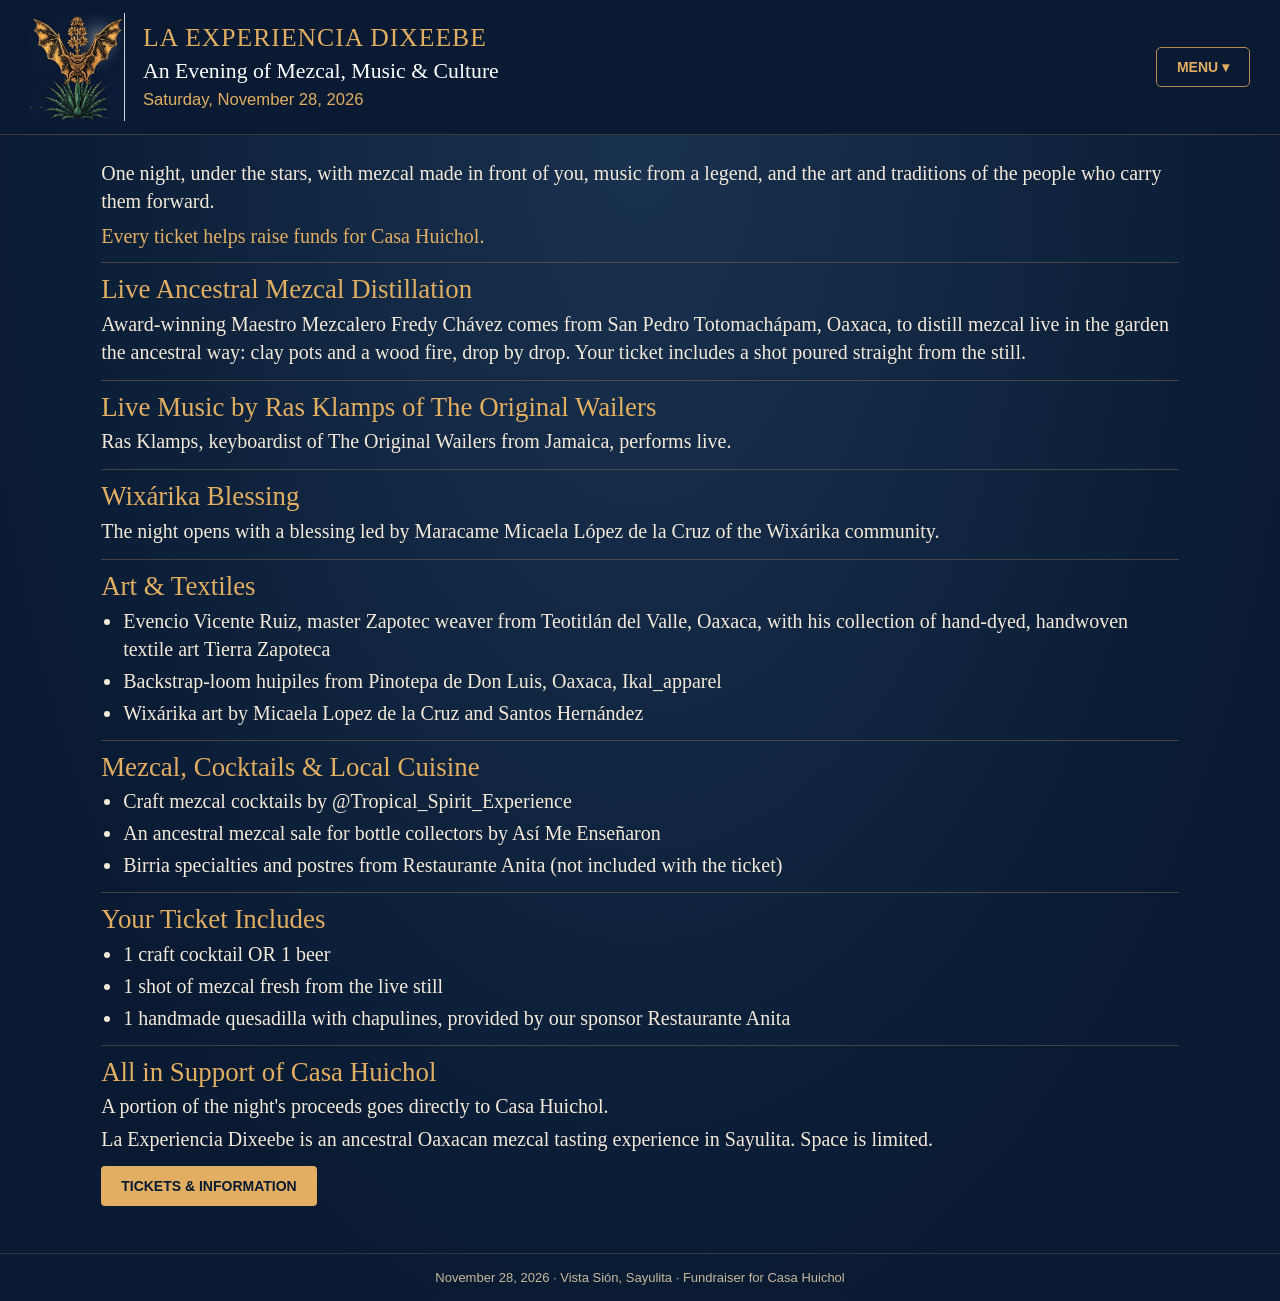
==== commit 4868312a: "Update index.html" ====
--- a/index.html
+++ b/index.html
@@ -318,6 +318,6 @@
 <footer class="bottom">
 November 28, 2026 · Vista Sión, Sayulita · Fundraiser for Casa Huichol
 </footer>
-
+<script src="shared-header.js"></script>
 </body>
 </html>
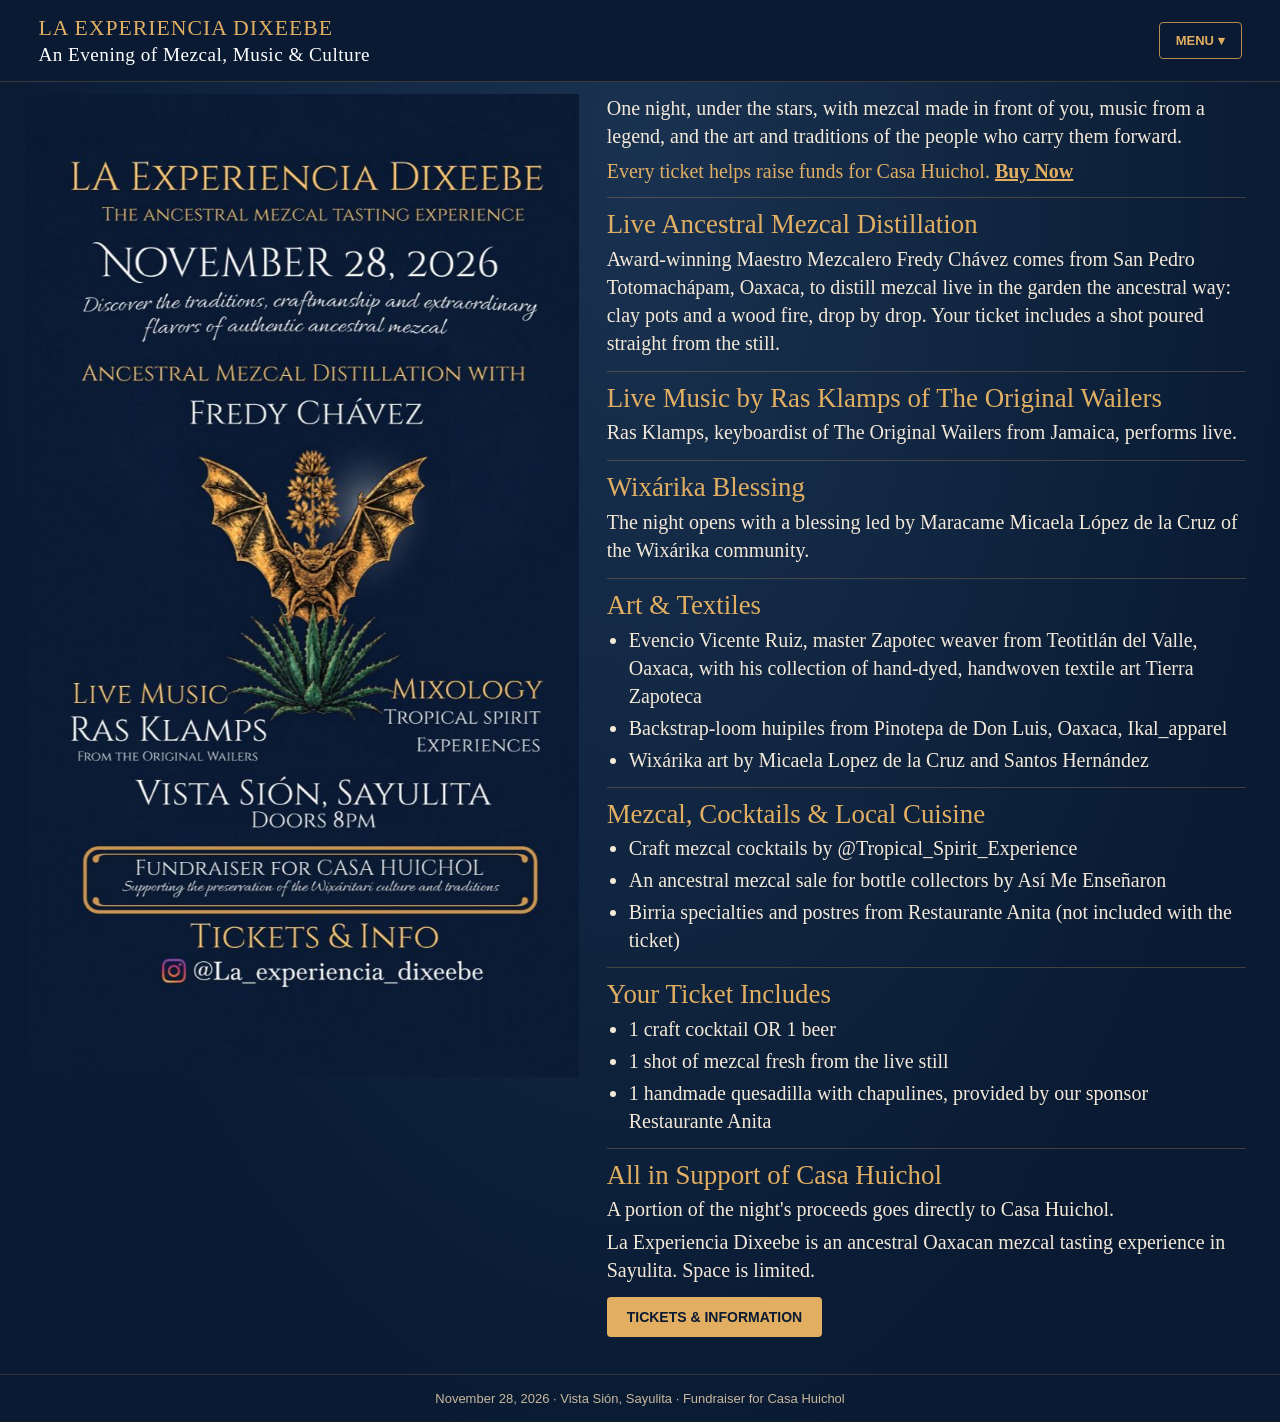
==== commit f6a62702: "Update index.html" ====
--- a/index.html
+++ b/index.html
@@ -1,323 +1,13 @@
-
 <!doctype html>
-<html lang="en">
-<head>
-<meta charset="utf-8">
-<meta name="viewport" content="width=device-width,initial-scale=1">
-<title>La Experiencia Dixeebe | November 28, 2026</title>
-<meta name="theme-color" content="#0a1b34">
-
-<style>
-:root {
-  --navy: #091a32;
-  --gold: #e1ae62;
-  --cream: #f4e9d8;
-}
-
-* { box-sizing: border-box; }
-
-body {
-  margin: 0;
-  background: radial-gradient(ellipse at 50% 10%, #193250, #091a32 75%);
-  color: var(--cream);
-  font-family: Georgia, 'Times New Roman', serif;
-}
-
-a { color: inherit; }
-
-.topbar {
-  min-height: 82px;
-  display: flex;
-  align-items: center;
-  justify-content: space-between;
-  gap: 20px;
-  padding: 12px clamp(16px,3vw,48px);
-  background: #091a32;
-  border-bottom: 1px solid #a77d4555;
-  position: relative;
-  z-index: 5;
-}
-
-.brand-group {
-  display: flex;
-  flex-direction: column;
-  gap: 3px;
-}
-
-.brand {
-  font-size: clamp(14px,1.7vw,22px);
-  color: var(--gold);
-  text-decoration: none;
-  letter-spacing: .045em;
-}
-
-.brand-subtitle {
-  font-size: clamp(15px,1.5vw,22px);
-  color: white;
-  letter-spacing: .025em;
-}
-
-.brand-date {
-  font: 15px Arial, sans-serif;
-  color: var(--gold);
-  letter-spacing: .035em;
-  margin-top: 3px;
-}
-
-.site-nav {
-  position: relative;
-  flex-shrink: 0;
-}
-
-.site-nav summary {
-  list-style: none;
-  cursor: pointer;
-  border: 1px solid #b78a51;
-  border-radius: 4px;
-  background: #091a32;
-  padding: 10px 16px;
-  color: var(--gold);
-  font: 700 13px Arial, sans-serif;
-}
-
-.site-nav summary::-webkit-details-marker {
-  display: none;
-}
-
-.site-nav summary:after {
-  content: ' ▾';
-}
-
-.dropdown {
-  position: absolute;
-  right: 0;
-  top: calc(100% + 7px);
-  width: 230px;
-  background: #102541;
-  border: 1px solid #b78a51;
-  border-radius: 6px;
-  padding: 6px;
-  box-shadow: 0 16px 40px #0009;
-}
-
-.dropdown a {
-  display: block;
-  padding: 11px;
-  color: var(--cream);
-  font: 15px Arial, sans-serif;
-  text-decoration: none;
-}
-
-.dropdown a:hover {
-  background: #29405c;
-}
-
-.layout {
-  display: block;
-  max-width: 1180px;
-  margin: 0 auto;
-  padding: 24px clamp(18px,4vw,52px) 38px;
-}
-
-.details {
-  padding: 0;
-}
-
-.lead {
-  font-size: clamp(22px,1.75vw,28px);
-  line-height: 1.38;
-  margin: 0 0 7px;
-}
-
-.cause-line {
-  color: var(--gold);
-  font-size: clamp(21px,1.6vw,26px);
-  margin: 0 0 12px;
-}
-
-.details section {
-  border-top: 1px solid #b78a5155;
-  padding: 11px 0 9px;
-}
-
-.details h2 {
-  color: var(--gold);
-  font-size: clamp(26px,2.1vw,34px);
-  line-height: 1.14;
-  font-weight: 400;
-  margin: 0 0 5px;
-}
-
-.details p,
-.details li {
-  font-size: clamp(20px,1.55vw,25px);
-  line-height: 1.4;
-}
-
-.details section p {
-  margin: 0 0 5px;
-}
-
-.details ul {
-  padding-left: 22px;
-  margin: 3px 0 2px;
-}
-
-.details li {
-  margin: 0 0 4px;
-}
-
-.cta {
-  display: inline-block;
-  text-decoration: none;
-  background: var(--gold);
-  color: var(--navy);
-  padding: 12px 20px;
-  border-radius: 4px;
-  font: 700 14px Arial, sans-serif;
-  margin-top: 8px;
-}
-
-.bottom {
-  padding: 16px;
-  text-align: center;
-  color: #c8b79d;
-  font: 13px Arial, sans-serif;
-  border-top: 1px solid #a77d4544;
-}
-
-@media (max-width: 480px) {
-  .brand { font-size: 12px; }
-  .brand-subtitle { font-size: 13px; }
-  .brand-date { font-size: 12px; line-height: 1.4; }
-  .site-nav summary { padding: 8px 10px; }
-  .layout { padding: 18px 10px 22px; }
-}
-</style>
-</head>
-
-<body>
-
-<header class="topbar">
-  <div class="brand-group">
-    <a class="brand" href="index.html">LA EXPERIENCIA DIXEEBE</a>
-    <div class="brand-subtitle">
-      An Evening of Mezcal, Music &amp; Culture
-    </div>
-    <div class="brand-date">
-      Saturday, November 28, 2026
-    </div>
-  </div>
-
-  <details class="site-nav">
-    <summary>MENU</summary>
-    <nav class="dropdown" aria-label="Main navigation">
-      <a href="index.html">Home</a>
-      <a href="casa-huichol.html">Casa Huichol</a>
-      <a href="location.html">Location / Directions</a>
-      <a href="tickets.html">Buy Event Tickets</a>
-      <a href="contact.html">Contact Us</a>
-    </nav>
-  </details>
-</header>
-
-<main class="layout">
-<article class="details">
-
-<p class="lead">
-One night, under the stars, with mezcal made in front of you,
-music from a legend, and the art and traditions of the people
-who carry them forward.
-</p>
-
-<p class="cause-line">
-Every ticket helps raise funds for Casa Huichol.
-</p>
-
-<section>
-<h2>Live Ancestral Mezcal Distillation</h2>
-<p>
-Award-winning Maestro Mezcalero Fredy Chávez comes from
-San Pedro Totomachápam, Oaxaca, to distill mezcal live
-in the garden the ancestral way: clay pots and a wood fire,
-drop by drop. Your ticket includes a shot poured straight
-from the still.
-</p>
-</section>
-
-<section>
-<h2>Live Music by Ras Klamps of The Original Wailers</h2>
-<p>
-Ras Klamps, keyboardist of The Original Wailers
-from Jamaica, performs live.
-</p>
-</section>
-
-<section>
-<h2>Wixárika Blessing</h2>
-<p>
-The night opens with a blessing led by Maracame
-Micaela López de la Cruz of the Wixárika community.
-</p>
-</section>
-
-<section>
-<h2>Art &amp; Textiles</h2>
-<ul>
-<li>
-Evencio Vicente Ruiz, master Zapotec weaver from
-Teotitlán del Valle, Oaxaca, with his collection of
-hand-dyed, handwoven textile art Tierra Zapoteca
-</li>
-<li>
-Backstrap-loom huipiles from Pinotepa de Don Luis,
-Oaxaca, Ikal_apparel
-</li>
-<li>
-Wixárika art by Micaela Lopez de la Cruz and
-Santos Hernández
-</li>
-</ul>
-</section>
-
-<section>
-<h2>Mezcal, Cocktails &amp; Local Cuisine</h2>
-<ul>
-<li>Craft mezcal cocktails by @Tropical_Spirit_Experience</li>
-<li>An ancestral mezcal sale for bottle collectors by Así Me Enseñaron</li>
-<li>Birria specialties and postres from Restaurante Anita (not included with the ticket)</li>
-</ul>
-</section>
-
-<section>
-<h2>Your Ticket Includes</h2>
-<ul>
-<li>1 craft cocktail OR 1 beer</li>
-<li>1 shot of mezcal fresh from the live still</li>
-<li>1 handmade quesadilla with chapulines, provided by our sponsor Restaurante Anita</li>
-</ul>
-</section>
-
-<section>
-<h2>All in Support of Casa Huichol</h2>
-<p>
-A portion of the night's proceeds goes directly to Casa Huichol.
-</p>
-<p>
-La Experiencia Dixeebe is an ancestral Oaxacan mezcal
-tasting experience in Sayulita. Space is limited.
-</p>
-<a class="cta" href="tickets.html">
-TICKETS &amp; INFORMATION
-</a>
-</section>
-
-</article>
-</main>
-
-<footer class="bottom">
-November 28, 2026 · Vista Sión, Sayulita · Fundraiser for Casa Huichol
-</footer>
-<script src="shared-header.js"></script>
-</body>
-</html>
+<html lang="en"><head><meta charset="utf-8"><meta name="viewport" content="width=device-width,initial-scale=1"><title>La Experiencia Dixeebe | November 28, 2026</title><meta name="theme-color" content="#0a1b34"><style>
+:root{--navy:#091a32;--gold:#e1ae62;--cream:#f4e9d8}*{box-sizing:border-box}body{margin:0;background:radial-gradient(ellipse at 50% 10%,#193250,#091a32 75%);color:var(--cream);font-family:Georgia,'Times New Roman',serif}a{color:inherit}.topbar{min-height:82px;display:flex;align-items:center;justify-content:space-between;padding:0 clamp(16px,3vw,48px);background:#091a32;border-bottom:1px solid #a77d4555;position:relative;z-index:5}.brand{font-size:clamp(14px,1.7vw,22px);color:var(--gold);text-decoration:none;letter-spacing:.045em}.brand-group{display:flex;flex-direction:column;gap:3px}.brand-subtitle{font-size:clamp(15px,1.5vw,22px);color:#fff;letter-spacing:.025em}.site-nav{position:relative;flex-shrink:0}.site-nav summary{list-style:none;cursor:pointer;border:1px solid #b78a51;border-radius:4px;background:#091a32;padding:10px 16px;color:var(--gold);font:700 13px Arial,sans-serif}.site-nav summary::-webkit-details-marker{display:none}.site-nav summary:after{content:' ▾'}.dropdown{position:absolute;right:0;top:calc(100% + 7px);width:230px;background:#102541;border:1px solid #b78a51;border-radius:6px;padding:6px;box-shadow:0 16px 40px #0009}.dropdown a{display:block;padding:11px;color:var(--cream);font:15px Arial,sans-serif;text-decoration:none}.dropdown a:hover{background:#29405c}.layout{max-width:1750px;margin:0 auto;display:grid;grid-template-columns:minmax(320px,45%) minmax(0,55%);gap:clamp(16px,2.2vw,34px);padding:12px clamp(12px,2vw,32px) 28px;align-items:start}.flyer-wrap{position:sticky;top:10px;align-self:start}.flyer{display:block;width:100%;height:auto;max-height:none;object-fit:contain}.details{padding:0 8px 0 0}.details h1{color:var(--gold);font-weight:400;font-size:clamp(30px,3vw,49px);line-height:1.08;margin:0 0 10px}.lead{font-size:clamp(22px,1.75vw,28px);line-height:1.38;margin:0 0 7px}.cause-line{color:var(--gold);font-size:clamp(21px,1.6vw,26px);margin:0 0 12px}.details section{border-top:1px solid #b78a5155;padding:11px 0 9px}.details h2{color:var(--gold);font-size:clamp(26px,2.1vw,34px);line-height:1.14;font-weight:400;margin:0 0 5px}.details p,.details li{font-size:clamp(20px,1.55vw,25px);line-height:1.4}.details section p{margin:0 0 5px}.details ul{padding-left:22px;margin:3px 0 2px}.details li{margin:0 0 4px}.cta{display:inline-block;text-decoration:none;background:var(--gold);color:var(--navy);padding:12px 20px;border-radius:4px;font:700 14px Arial,sans-serif;margin-top:8px}.final-note{color:var(--gold);margin:5px 0}.bottom{padding:16px;text-align:center;color:#c8b79d;font:13px Arial,sans-serif;border-top:1px solid #a77d4544}@media(max-width:850px){.layout{grid-template-columns:1fr;gap:18px}.flyer-wrap{position:static;max-width:620px;width:100%;margin:auto}.details{padding:0 8px}.details h1{font-size:32px}.topbar{min-height:76px}.brand{font-size:14px}}@media(max-width:480px){.brand{font-size:12px}.brand-subtitle{font-size:13px}.site-nav summary{padding:8px 10px}.layout{padding:8px 10px 22px}.details h1{font-size:29px}}
+</style></head><body>
+<header class="topbar"><div class="brand-group"><a class="brand" href="index.html">LA EXPERIENCIA DIXEEBE</a><div class="brand-subtitle">An Evening of Mezcal, Music &amp; Culture</div></div><details class="site-nav"><summary>MENU</summary><nav class="dropdown" aria-label="Main navigation"><a href="index.html">Home</a><a href="casa-huichol.html">Casa Huichol</a><a href="location.html">Location / Directions</a><a href="tickets.html">Buy Event Tickets</a><a href="contact.html">Contact Us</a></nav></details></header>
+<main class="layout"><div class="flyer-wrap"><img class="flyer" src="flyer.jpg" alt="La Experiencia Dixeebe event flyer, November 28, 2026"></div><article class="details"><p class="lead">One night, under the stars, with mezcal made in front of you, music from a legend, and the art and traditions of the people who carry them forward.</p><p class="cause-line">Every ticket helps raise funds for Casa Huichol. <a href="tickets.html" style="color:inherit;text-decoration:underline;font-weight:bold;white-space:nowrap">Buy Now</a></p>
+<section><h2>Live Ancestral Mezcal Distillation</h2><p>Award-winning Maestro Mezcalero Fredy Chávez comes from San Pedro Totomachápam, Oaxaca, to distill mezcal live in the garden the ancestral way: clay pots and a wood fire, drop by drop. Your ticket includes a shot poured straight from the still.</p></section>
+<section><h2>Live Music by Ras Klamps of The Original Wailers</h2><p>Ras Klamps, keyboardist of The Original Wailers from Jamaica, performs live.</p></section>
+<section><h2>Wixárika Blessing</h2><p>The night opens with a blessing led by Maracame Micaela López de la Cruz of the Wixárika community.</p></section>
+<section><h2>Art &amp; Textiles</h2><ul><li>Evencio Vicente Ruiz, master Zapotec weaver from Teotitlán del Valle, Oaxaca, with his collection of hand-dyed, handwoven textile art Tierra Zapoteca</li><li>Backstrap-loom huipiles from Pinotepa de Don Luis, Oaxaca, Ikal_apparel</li><li>Wixárika art by Micaela Lopez de la Cruz and Santos Hernández</li></ul></section>
+<section><h2>Mezcal, Cocktails &amp; Local Cuisine</h2><ul><li>Craft mezcal cocktails by @Tropical_Spirit_Experience</li><li>An ancestral mezcal sale for bottle collectors by Así Me Enseñaron</li><li>Birria specialties and postres from Restaurante Anita (not included with the ticket)</li></ul></section>
+<section><h2>Your Ticket Includes</h2><ul><li>1 craft cocktail OR 1 beer</li><li>1 shot of mezcal fresh from the live still</li><li>1 handmade quesadilla with chapulines, provided by our sponsor Restaurante Anita</li></ul></section>
+<section><h2>All in Support of Casa Huichol</h2><p>A portion of the night's proceeds goes directly to Casa Huichol.</p><p>La Experiencia Dixeebe is an ancestral Oaxacan mezcal tasting experience in Sayulita. Space is limited.</p><a class="cta" href="tickets.html">TICKETS &amp; INFORMATION</a></section></article></main><footer class="bottom">November 28, 2026 · Vista Sión, Sayulita · Fundraiser for Casa Huichol</footer></body></html>
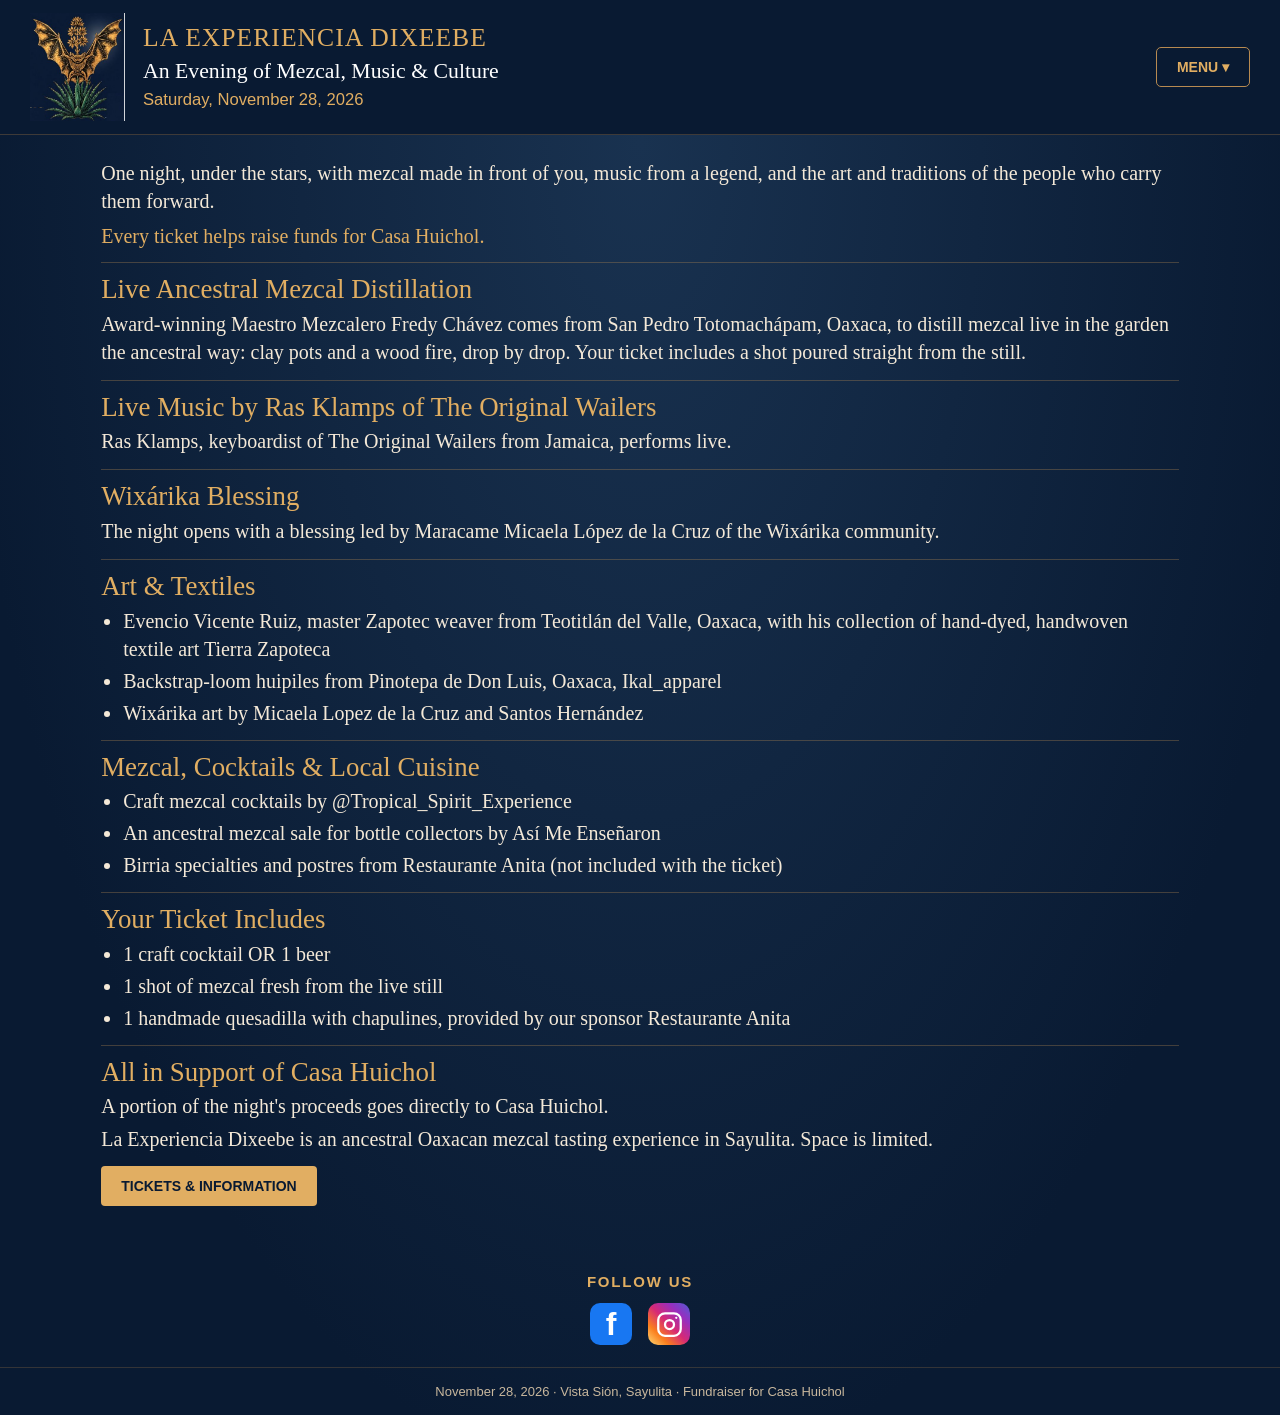
==== commit fe7100c1: "Update index.html" ====
--- a/index.html
+++ b/index.html
@@ -1,13 +1,323 @@
+
 <!doctype html>
-<html lang="en"><head><meta charset="utf-8"><meta name="viewport" content="width=device-width,initial-scale=1"><title>La Experiencia Dixeebe | November 28, 2026</title><meta name="theme-color" content="#0a1b34"><style>
-:root{--navy:#091a32;--gold:#e1ae62;--cream:#f4e9d8}*{box-sizing:border-box}body{margin:0;background:radial-gradient(ellipse at 50% 10%,#193250,#091a32 75%);color:var(--cream);font-family:Georgia,'Times New Roman',serif}a{color:inherit}.topbar{min-height:82px;display:flex;align-items:center;justify-content:space-between;padding:0 clamp(16px,3vw,48px);background:#091a32;border-bottom:1px solid #a77d4555;position:relative;z-index:5}.brand{font-size:clamp(14px,1.7vw,22px);color:var(--gold);text-decoration:none;letter-spacing:.045em}.brand-group{display:flex;flex-direction:column;gap:3px}.brand-subtitle{font-size:clamp(15px,1.5vw,22px);color:#fff;letter-spacing:.025em}.site-nav{position:relative;flex-shrink:0}.site-nav summary{list-style:none;cursor:pointer;border:1px solid #b78a51;border-radius:4px;background:#091a32;padding:10px 16px;color:var(--gold);font:700 13px Arial,sans-serif}.site-nav summary::-webkit-details-marker{display:none}.site-nav summary:after{content:' ▾'}.dropdown{position:absolute;right:0;top:calc(100% + 7px);width:230px;background:#102541;border:1px solid #b78a51;border-radius:6px;padding:6px;box-shadow:0 16px 40px #0009}.dropdown a{display:block;padding:11px;color:var(--cream);font:15px Arial,sans-serif;text-decoration:none}.dropdown a:hover{background:#29405c}.layout{max-width:1750px;margin:0 auto;display:grid;grid-template-columns:minmax(320px,45%) minmax(0,55%);gap:clamp(16px,2.2vw,34px);padding:12px clamp(12px,2vw,32px) 28px;align-items:start}.flyer-wrap{position:sticky;top:10px;align-self:start}.flyer{display:block;width:100%;height:auto;max-height:none;object-fit:contain}.details{padding:0 8px 0 0}.details h1{color:var(--gold);font-weight:400;font-size:clamp(30px,3vw,49px);line-height:1.08;margin:0 0 10px}.lead{font-size:clamp(22px,1.75vw,28px);line-height:1.38;margin:0 0 7px}.cause-line{color:var(--gold);font-size:clamp(21px,1.6vw,26px);margin:0 0 12px}.details section{border-top:1px solid #b78a5155;padding:11px 0 9px}.details h2{color:var(--gold);font-size:clamp(26px,2.1vw,34px);line-height:1.14;font-weight:400;margin:0 0 5px}.details p,.details li{font-size:clamp(20px,1.55vw,25px);line-height:1.4}.details section p{margin:0 0 5px}.details ul{padding-left:22px;margin:3px 0 2px}.details li{margin:0 0 4px}.cta{display:inline-block;text-decoration:none;background:var(--gold);color:var(--navy);padding:12px 20px;border-radius:4px;font:700 14px Arial,sans-serif;margin-top:8px}.final-note{color:var(--gold);margin:5px 0}.bottom{padding:16px;text-align:center;color:#c8b79d;font:13px Arial,sans-serif;border-top:1px solid #a77d4544}@media(max-width:850px){.layout{grid-template-columns:1fr;gap:18px}.flyer-wrap{position:static;max-width:620px;width:100%;margin:auto}.details{padding:0 8px}.details h1{font-size:32px}.topbar{min-height:76px}.brand{font-size:14px}}@media(max-width:480px){.brand{font-size:12px}.brand-subtitle{font-size:13px}.site-nav summary{padding:8px 10px}.layout{padding:8px 10px 22px}.details h1{font-size:29px}}
-</style></head><body>
-<header class="topbar"><div class="brand-group"><a class="brand" href="index.html">LA EXPERIENCIA DIXEEBE</a><div class="brand-subtitle">An Evening of Mezcal, Music &amp; Culture</div></div><details class="site-nav"><summary>MENU</summary><nav class="dropdown" aria-label="Main navigation"><a href="index.html">Home</a><a href="casa-huichol.html">Casa Huichol</a><a href="location.html">Location / Directions</a><a href="tickets.html">Buy Event Tickets</a><a href="contact.html">Contact Us</a></nav></details></header>
-<main class="layout"><div class="flyer-wrap"><img class="flyer" src="flyer.jpg" alt="La Experiencia Dixeebe event flyer, November 28, 2026"></div><article class="details"><p class="lead">One night, under the stars, with mezcal made in front of you, music from a legend, and the art and traditions of the people who carry them forward.</p><p class="cause-line">Every ticket helps raise funds for Casa Huichol. <a href="tickets.html" style="color:inherit;text-decoration:underline;font-weight:bold;white-space:nowrap">Buy Now</a></p>
-<section><h2>Live Ancestral Mezcal Distillation</h2><p>Award-winning Maestro Mezcalero Fredy Chávez comes from San Pedro Totomachápam, Oaxaca, to distill mezcal live in the garden the ancestral way: clay pots and a wood fire, drop by drop. Your ticket includes a shot poured straight from the still.</p></section>
-<section><h2>Live Music by Ras Klamps of The Original Wailers</h2><p>Ras Klamps, keyboardist of The Original Wailers from Jamaica, performs live.</p></section>
-<section><h2>Wixárika Blessing</h2><p>The night opens with a blessing led by Maracame Micaela López de la Cruz of the Wixárika community.</p></section>
-<section><h2>Art &amp; Textiles</h2><ul><li>Evencio Vicente Ruiz, master Zapotec weaver from Teotitlán del Valle, Oaxaca, with his collection of hand-dyed, handwoven textile art Tierra Zapoteca</li><li>Backstrap-loom huipiles from Pinotepa de Don Luis, Oaxaca, Ikal_apparel</li><li>Wixárika art by Micaela Lopez de la Cruz and Santos Hernández</li></ul></section>
-<section><h2>Mezcal, Cocktails &amp; Local Cuisine</h2><ul><li>Craft mezcal cocktails by @Tropical_Spirit_Experience</li><li>An ancestral mezcal sale for bottle collectors by Así Me Enseñaron</li><li>Birria specialties and postres from Restaurante Anita (not included with the ticket)</li></ul></section>
-<section><h2>Your Ticket Includes</h2><ul><li>1 craft cocktail OR 1 beer</li><li>1 shot of mezcal fresh from the live still</li><li>1 handmade quesadilla with chapulines, provided by our sponsor Restaurante Anita</li></ul></section>
-<section><h2>All in Support of Casa Huichol</h2><p>A portion of the night's proceeds goes directly to Casa Huichol.</p><p>La Experiencia Dixeebe is an ancestral Oaxacan mezcal tasting experience in Sayulita. Space is limited.</p><a class="cta" href="tickets.html">TICKETS &amp; INFORMATION</a></section></article></main><footer class="bottom">November 28, 2026 · Vista Sión, Sayulita · Fundraiser for Casa Huichol</footer></body></html>
+<html lang="en">
+<head>
+<meta charset="utf-8">
+<meta name="viewport" content="width=device-width,initial-scale=1">
+<title>La Experiencia Dixeebe | November 28, 2026</title>
+<meta name="theme-color" content="#0a1b34">
+
+<style>
+:root {
+  --navy: #091a32;
+  --gold: #e1ae62;
+  --cream: #f4e9d8;
+}
+
+* { box-sizing: border-box; }
+
+body {
+  margin: 0;
+  background: radial-gradient(ellipse at 50% 10%, #193250, #091a32 75%);
+  color: var(--cream);
+  font-family: Georgia, 'Times New Roman', serif;
+}
+
+a { color: inherit; }
+
+.topbar {
+  min-height: 82px;
+  display: flex;
+  align-items: center;
+  justify-content: space-between;
+  gap: 20px;
+  padding: 12px clamp(16px,3vw,48px);
+  background: #091a32;
+  border-bottom: 1px solid #a77d4555;
+  position: relative;
+  z-index: 5;
+}
+
+.brand-group {
+  display: flex;
+  flex-direction: column;
+  gap: 3px;
+}
+
+.brand {
+  font-size: clamp(14px,1.7vw,22px);
+  color: var(--gold);
+  text-decoration: none;
+  letter-spacing: .045em;
+}
+
+.brand-subtitle {
+  font-size: clamp(15px,1.5vw,22px);
+  color: white;
+  letter-spacing: .025em;
+}
+
+.brand-date {
+  font: 15px Arial, sans-serif;
+  color: var(--gold);
+  letter-spacing: .035em;
+  margin-top: 3px;
+}
+
+.site-nav {
+  position: relative;
+  flex-shrink: 0;
+}
+
+.site-nav summary {
+  list-style: none;
+  cursor: pointer;
+  border: 1px solid #b78a51;
+  border-radius: 4px;
+  background: #091a32;
+  padding: 10px 16px;
+  color: var(--gold);
+  font: 700 13px Arial, sans-serif;
+}
+
+.site-nav summary::-webkit-details-marker {
+  display: none;
+}
+
+.site-nav summary:after {
+  content: ' ▾';
+}
+
+.dropdown {
+  position: absolute;
+  right: 0;
+  top: calc(100% + 7px);
+  width: 230px;
+  background: #102541;
+  border: 1px solid #b78a51;
+  border-radius: 6px;
+  padding: 6px;
+  box-shadow: 0 16px 40px #0009;
+}
+
+.dropdown a {
+  display: block;
+  padding: 11px;
+  color: var(--cream);
+  font: 15px Arial, sans-serif;
+  text-decoration: none;
+}
+
+.dropdown a:hover {
+  background: #29405c;
+}
+
+.layout {
+  display: block;
+  max-width: 1180px;
+  margin: 0 auto;
+  padding: 24px clamp(18px,4vw,52px) 38px;
+}
+
+.details {
+  padding: 0;
+}
+
+.lead {
+  font-size: clamp(22px,1.75vw,28px);
+  line-height: 1.38;
+  margin: 0 0 7px;
+}
+
+.cause-line {
+  color: var(--gold);
+  font-size: clamp(21px,1.6vw,26px);
+  margin: 0 0 12px;
+}
+
+.details section {
+  border-top: 1px solid #b78a5155;
+  padding: 11px 0 9px;
+}
+
+.details h2 {
+  color: var(--gold);
+  font-size: clamp(26px,2.1vw,34px);
+  line-height: 1.14;
+  font-weight: 400;
+  margin: 0 0 5px;
+}
+
+.details p,
+.details li {
+  font-size: clamp(20px,1.55vw,25px);
+  line-height: 1.4;
+}
+
+.details section p {
+  margin: 0 0 5px;
+}
+
+.details ul {
+  padding-left: 22px;
+  margin: 3px 0 2px;
+}
+
+.details li {
+  margin: 0 0 4px;
+}
+
+.cta {
+  display: inline-block;
+  text-decoration: none;
+  background: var(--gold);
+  color: var(--navy);
+  padding: 12px 20px;
+  border-radius: 4px;
+  font: 700 14px Arial, sans-serif;
+  margin-top: 8px;
+}
+
+.bottom {
+  padding: 16px;
+  text-align: center;
+  color: #c8b79d;
+  font: 13px Arial, sans-serif;
+  border-top: 1px solid #a77d4544;
+}
+
+@media (max-width: 480px) {
+  .brand { font-size: 12px; }
+  .brand-subtitle { font-size: 13px; }
+  .brand-date { font-size: 12px; line-height: 1.4; }
+  .site-nav summary { padding: 8px 10px; }
+  .layout { padding: 18px 10px 22px; }
+}
+</style>
+</head>
+
+<body>
+
+<header class="topbar">
+  <div class="brand-group">
+    <a class="brand" href="index.html">LA EXPERIENCIA DIXEEBE</a>
+    <div class="brand-subtitle">
+      An Evening of Mezcal, Music &amp; Culture
+    </div>
+    <div class="brand-date">
+      Saturday, November 28, 2026
+    </div>
+  </div>
+
+  <details class="site-nav">
+    <summary>MENU</summary>
+    <nav class="dropdown" aria-label="Main navigation">
+      <a href="index.html">Home</a>
+      <a href="casa-huichol.html">Casa Huichol</a>
+      <a href="location.html">Location / Directions</a>
+      <a href="tickets.html">Buy Event Tickets</a>
+      <a href="contact.html">Contact Us</a>
+    </nav>
+  </details>
+</header>
+
+<main class="layout">
+<article class="details">
+
+<p class="lead">
+One night, under the stars, with mezcal made in front of you,
+music from a legend, and the art and traditions of the people
+who carry them forward.
+</p>
+
+<p class="cause-line">
+Every ticket helps raise funds for Casa Huichol.
+</p>
+
+<section>
+<h2>Live Ancestral Mezcal Distillation</h2>
+<p>
+Award-winning Maestro Mezcalero Fredy Chávez comes from
+San Pedro Totomachápam, Oaxaca, to distill mezcal live
+in the garden the ancestral way: clay pots and a wood fire,
+drop by drop. Your ticket includes a shot poured straight
+from the still.
+</p>
+</section>
+
+<section>
+<h2>Live Music by Ras Klamps of The Original Wailers</h2>
+<p>
+Ras Klamps, keyboardist of The Original Wailers
+from Jamaica, performs live.
+</p>
+</section>
+
+<section>
+<h2>Wixárika Blessing</h2>
+<p>
+The night opens with a blessing led by Maracame
+Micaela López de la Cruz of the Wixárika community.
+</p>
+</section>
+
+<section>
+<h2>Art &amp; Textiles</h2>
+<ul>
+<li>
+Evencio Vicente Ruiz, master Zapotec weaver from
+Teotitlán del Valle, Oaxaca, with his collection of
+hand-dyed, handwoven textile art Tierra Zapoteca
+</li>
+<li>
+Backstrap-loom huipiles from Pinotepa de Don Luis,
+Oaxaca, Ikal_apparel
+</li>
+<li>
+Wixárika art by Micaela Lopez de la Cruz and
+Santos Hernández
+</li>
+</ul>
+</section>
+
+<section>
+<h2>Mezcal, Cocktails &amp; Local Cuisine</h2>
+<ul>
+<li>Craft mezcal cocktails by @Tropical_Spirit_Experience</li>
+<li>An ancestral mezcal sale for bottle collectors by Así Me Enseñaron</li>
+<li>Birria specialties and postres from Restaurante Anita (not included with the ticket)</li>
+</ul>
+</section>
+
+<section>
+<h2>Your Ticket Includes</h2>
+<ul>
+<li>1 craft cocktail OR 1 beer</li>
+<li>1 shot of mezcal fresh from the live still</li>
+<li>1 handmade quesadilla with chapulines, provided by our sponsor Restaurante Anita</li>
+</ul>
+</section>
+
+<section>
+<h2>All in Support of Casa Huichol</h2>
+<p>
+A portion of the night's proceeds goes directly to Casa Huichol.
+</p>
+<p>
+La Experiencia Dixeebe is an ancestral Oaxacan mezcal
+tasting experience in Sayulita. Space is limited.
+</p>
+<a class="cta" href="tickets.html">
+TICKETS &amp; INFORMATION
+</a>
+</section>
+
+</article>
+</main>
+
+<footer class="bottom">
+November 28, 2026 · Vista Sión, Sayulita · Fundraiser for Casa Huichol
+</footer>
+<script src="shared-header.js"></script>
+</body>
+</html>
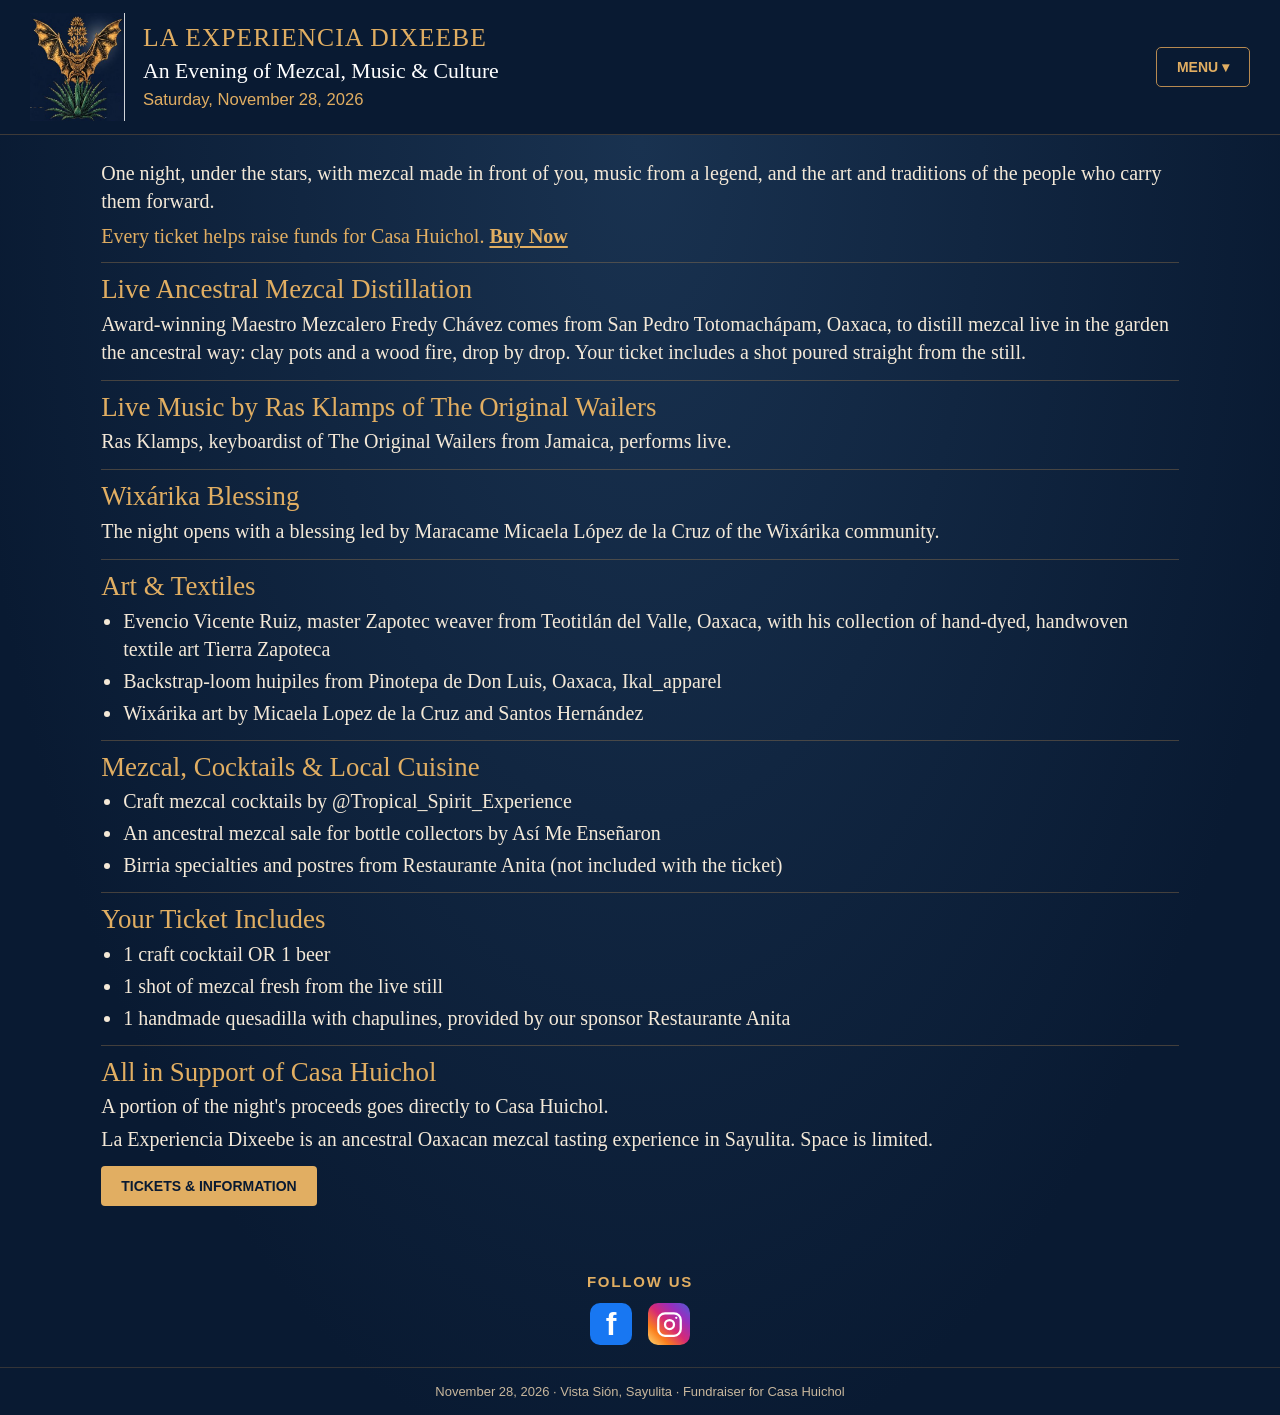
==== commit 40fa1f3e: "Update index.html" ====
--- a/index.html
+++ b/index.html
@@ -1,4 +1,3 @@
-
 <!doctype html>
 <html lang="en">
 <head>
@@ -6,209 +5,47 @@
 <meta name="viewport" content="width=device-width,initial-scale=1">
 <title>La Experiencia Dixeebe | November 28, 2026</title>
 <meta name="theme-color" content="#0a1b34">
-
 <style>
-:root {
-  --navy: #091a32;
-  --gold: #e1ae62;
-  --cream: #f4e9d8;
-}
-
-* { box-sizing: border-box; }
-
-body {
-  margin: 0;
-  background: radial-gradient(ellipse at 50% 10%, #193250, #091a32 75%);
-  color: var(--cream);
-  font-family: Georgia, 'Times New Roman', serif;
-}
-
-a { color: inherit; }
-
-.topbar {
-  min-height: 82px;
-  display: flex;
-  align-items: center;
-  justify-content: space-between;
-  gap: 20px;
-  padding: 12px clamp(16px,3vw,48px);
-  background: #091a32;
-  border-bottom: 1px solid #a77d4555;
-  position: relative;
-  z-index: 5;
-}
-
-.brand-group {
-  display: flex;
-  flex-direction: column;
-  gap: 3px;
-}
-
-.brand {
-  font-size: clamp(14px,1.7vw,22px);
-  color: var(--gold);
-  text-decoration: none;
-  letter-spacing: .045em;
-}
-
-.brand-subtitle {
-  font-size: clamp(15px,1.5vw,22px);
-  color: white;
-  letter-spacing: .025em;
-}
-
-.brand-date {
-  font: 15px Arial, sans-serif;
-  color: var(--gold);
-  letter-spacing: .035em;
-  margin-top: 3px;
-}
-
-.site-nav {
-  position: relative;
-  flex-shrink: 0;
-}
-
-.site-nav summary {
-  list-style: none;
-  cursor: pointer;
-  border: 1px solid #b78a51;
-  border-radius: 4px;
-  background: #091a32;
-  padding: 10px 16px;
-  color: var(--gold);
-  font: 700 13px Arial, sans-serif;
-}
-
-.site-nav summary::-webkit-details-marker {
-  display: none;
-}
-
-.site-nav summary:after {
-  content: ' ▾';
-}
-
-.dropdown {
-  position: absolute;
-  right: 0;
-  top: calc(100% + 7px);
-  width: 230px;
-  background: #102541;
-  border: 1px solid #b78a51;
-  border-radius: 6px;
-  padding: 6px;
-  box-shadow: 0 16px 40px #0009;
-}
-
-.dropdown a {
-  display: block;
-  padding: 11px;
-  color: var(--cream);
-  font: 15px Arial, sans-serif;
-  text-decoration: none;
-}
-
-.dropdown a:hover {
-  background: #29405c;
-}
-
-.layout {
-  display: block;
-  max-width: 1180px;
-  margin: 0 auto;
-  padding: 24px clamp(18px,4vw,52px) 38px;
-}
-
-.details {
-  padding: 0;
-}
-
-.lead {
-  font-size: clamp(22px,1.75vw,28px);
-  line-height: 1.38;
-  margin: 0 0 7px;
-}
-
-.cause-line {
-  color: var(--gold);
-  font-size: clamp(21px,1.6vw,26px);
-  margin: 0 0 12px;
-}
-
-.details section {
-  border-top: 1px solid #b78a5155;
-  padding: 11px 0 9px;
-}
-
-.details h2 {
-  color: var(--gold);
-  font-size: clamp(26px,2.1vw,34px);
-  line-height: 1.14;
-  font-weight: 400;
-  margin: 0 0 5px;
-}
-
-.details p,
-.details li {
-  font-size: clamp(20px,1.55vw,25px);
-  line-height: 1.4;
-}
-
-.details section p {
-  margin: 0 0 5px;
-}
-
-.details ul {
-  padding-left: 22px;
-  margin: 3px 0 2px;
-}
-
-.details li {
-  margin: 0 0 4px;
-}
-
-.cta {
-  display: inline-block;
-  text-decoration: none;
-  background: var(--gold);
-  color: var(--navy);
-  padding: 12px 20px;
-  border-radius: 4px;
-  font: 700 14px Arial, sans-serif;
-  margin-top: 8px;
-}
-
-.bottom {
-  padding: 16px;
-  text-align: center;
-  color: #c8b79d;
-  font: 13px Arial, sans-serif;
-  border-top: 1px solid #a77d4544;
-}
-
-@media (max-width: 480px) {
-  .brand { font-size: 12px; }
-  .brand-subtitle { font-size: 13px; }
-  .brand-date { font-size: 12px; line-height: 1.4; }
-  .site-nav summary { padding: 8px 10px; }
-  .layout { padding: 18px 10px 22px; }
-}
+:root { --navy:#091a32; --gold:#e1ae62; --cream:#f4e9d8; }
+* { box-sizing:border-box; }
+body { margin:0; background:radial-gradient(ellipse at 50% 10%,#193250,#091a32 75%); color:var(--cream); font-family:Georgia,'Times New Roman',serif; }
+a { color:inherit; }
+.topbar { min-height:82px; display:flex; align-items:center; justify-content:space-between; gap:20px; padding:12px clamp(16px,3vw,48px); background:#091a32; border-bottom:1px solid #a77d4555; position:relative; z-index:5; }
+.brand-group { display:flex; flex-direction:column; gap:3px; }
+.brand { font-size:clamp(14px,1.7vw,22px); color:var(--gold); text-decoration:none; letter-spacing:.045em; }
+.brand-subtitle { font-size:clamp(15px,1.5vw,22px); color:white; letter-spacing:.025em; }
+.brand-date { font:15px Arial,sans-serif; color:var(--gold); letter-spacing:.035em; margin-top:3px; }
+.site-nav { position:relative; flex-shrink:0; }
+.site-nav summary { list-style:none; cursor:pointer; border:1px solid #b78a51; border-radius:4px; background:#091a32; padding:10px 16px; color:var(--gold); font:700 13px Arial,sans-serif; }
+.site-nav summary::-webkit-details-marker { display:none; }
+.site-nav summary:after { content:' ▾'; }
+.dropdown { position:absolute; right:0; top:calc(100% + 7px); width:230px; background:#102541; border:1px solid #b78a51; border-radius:6px; padding:6px; box-shadow:0 16px 40px #0009; }
+.dropdown a { display:block; padding:11px; color:var(--cream); font:15px Arial,sans-serif; text-decoration:none; }
+.dropdown a:hover { background:#29405c; }
+.layout { display:block; max-width:1180px; margin:0 auto; padding:24px clamp(18px,4vw,52px) 38px; }
+.details { padding:0; }
+.lead { font-size:clamp(22px,1.75vw,28px); line-height:1.38; margin:0 0 7px; }
+.cause-line { color:var(--gold); font-size:clamp(21px,1.6vw,26px); margin:0 0 12px; }
+.cause-line a { color:var(--gold); font-weight:bold; text-decoration:underline; text-underline-offset:3px; }
+.cause-line a:hover { color:#f4cc8d; }
+.details section { border-top:1px solid #b78a5155; padding:11px 0 9px; }
+.details h2 { color:var(--gold); font-size:clamp(26px,2.1vw,34px); line-height:1.14; font-weight:400; margin:0 0 5px; }
+.details p,.details li { font-size:clamp(20px,1.55vw,25px); line-height:1.4; }
+.details section p { margin:0 0 5px; }
+.details ul { padding-left:22px; margin:3px 0 2px; }
+.details li { margin:0 0 4px; }
+.cta { display:inline-block; text-decoration:none; background:var(--gold); color:var(--navy); padding:12px 20px; border-radius:4px; font:700 14px Arial,sans-serif; margin-top:8px; }
+.bottom { padding:16px; text-align:center; color:#c8b79d; font:13px Arial,sans-serif; border-top:1px solid #a77d4544; }
+@media (max-width:480px) { .brand { font-size:12px; } .brand-subtitle { font-size:13px; } .brand-date { font-size:12px; line-height:1.4; } .site-nav summary { padding:8px 10px; } .layout { padding:18px 10px 22px; } }
 </style>
 </head>
-
 <body>
-
 <header class="topbar">
   <div class="brand-group">
     <a class="brand" href="index.html">LA EXPERIENCIA DIXEEBE</a>
-    <div class="brand-subtitle">
-      An Evening of Mezcal, Music &amp; Culture
-    </div>
-    <div class="brand-date">
-      Saturday, November 28, 2026
-    </div>
+    <div class="brand-subtitle">An Evening of Mezcal, Music &amp; Culture</div>
+    <div class="brand-date">Saturday, November 28, 2026</div>
   </div>
-
   <details class="site-nav">
     <summary>MENU</summary>
     <nav class="dropdown" aria-label="Main navigation">
@@ -220,66 +57,42 @@
     </nav>
   </details>
 </header>
-
 <main class="layout">
 <article class="details">
-
-<p class="lead">
-One night, under the stars, with mezcal made in front of you,
+<p class="lead">One night, under the stars, with mezcal made in front of you,
 music from a legend, and the art and traditions of the people
-who carry them forward.
-</p>
-
-<p class="cause-line">
-Every ticket helps raise funds for Casa Huichol.
-</p>
-
+who carry them forward.</p>
+<p class="cause-line">Every ticket helps raise funds for Casa Huichol. <a href="tickets.html">Buy Now</a></p>
 <section>
 <h2>Live Ancestral Mezcal Distillation</h2>
-<p>
-Award-winning Maestro Mezcalero Fredy Chávez comes from
+<p>Award-winning Maestro Mezcalero Fredy Chávez comes from
 San Pedro Totomachápam, Oaxaca, to distill mezcal live
 in the garden the ancestral way: clay pots and a wood fire,
 drop by drop. Your ticket includes a shot poured straight
-from the still.
-</p>
+from the still.</p>
 </section>
-
 <section>
 <h2>Live Music by Ras Klamps of The Original Wailers</h2>
-<p>
-Ras Klamps, keyboardist of The Original Wailers
-from Jamaica, performs live.
-</p>
+<p>Ras Klamps, keyboardist of The Original Wailers
+from Jamaica, performs live.</p>
 </section>
-
 <section>
 <h2>Wixárika Blessing</h2>
-<p>
-The night opens with a blessing led by Maracame
-Micaela López de la Cruz of the Wixárika community.
-</p>
+<p>The night opens with a blessing led by Maracame
+Micaela López de la Cruz of the Wixárika community.</p>
 </section>
-
 <section>
 <h2>Art &amp; Textiles</h2>
 <ul>
-<li>
-Evencio Vicente Ruiz, master Zapotec weaver from
+<li>Evencio Vicente Ruiz, master Zapotec weaver from
 Teotitlán del Valle, Oaxaca, with his collection of
-hand-dyed, handwoven textile art Tierra Zapoteca
-</li>
-<li>
-Backstrap-loom huipiles from Pinotepa de Don Luis,
-Oaxaca, Ikal_apparel
-</li>
-<li>
-Wixárika art by Micaela Lopez de la Cruz and
-Santos Hernández
-</li>
+hand-dyed, handwoven textile art Tierra Zapoteca</li>
+<li>Backstrap-loom huipiles from Pinotepa de Don Luis,
+Oaxaca, Ikal_apparel</li>
+<li>Wixárika art by Micaela Lopez de la Cruz and
+Santos Hernández</li>
 </ul>
 </section>
-
 <section>
 <h2>Mezcal, Cocktails &amp; Local Cuisine</h2>
 <ul>
@@ -288,7 +101,6 @@
 <li>Birria specialties and postres from Restaurante Anita (not included with the ticket)</li>
 </ul>
 </section>
-
 <section>
 <h2>Your Ticket Includes</h2>
 <ul>
@@ -297,27 +109,16 @@
 <li>1 handmade quesadilla with chapulines, provided by our sponsor Restaurante Anita</li>
 </ul>
 </section>
-
 <section>
 <h2>All in Support of Casa Huichol</h2>
-<p>
-A portion of the night's proceeds goes directly to Casa Huichol.
-</p>
-<p>
-La Experiencia Dixeebe is an ancestral Oaxacan mezcal
-tasting experience in Sayulita. Space is limited.
-</p>
-<a class="cta" href="tickets.html">
-TICKETS &amp; INFORMATION
-</a>
+<p>A portion of the night's proceeds goes directly to Casa Huichol.</p>
+<p>La Experiencia Dixeebe is an ancestral Oaxacan mezcal
+tasting experience in Sayulita. Space is limited.</p>
+<a class="cta" href="tickets.html">TICKETS &amp; INFORMATION</a>
 </section>
-
 </article>
 </main>
-
-<footer class="bottom">
-November 28, 2026 · Vista Sión, Sayulita · Fundraiser for Casa Huichol
-</footer>
+<footer class="bottom">November 28, 2026 · Vista Sión, Sayulita · Fundraiser for Casa Huichol</footer>
 <script src="shared-header.js"></script>
 </body>
 </html>
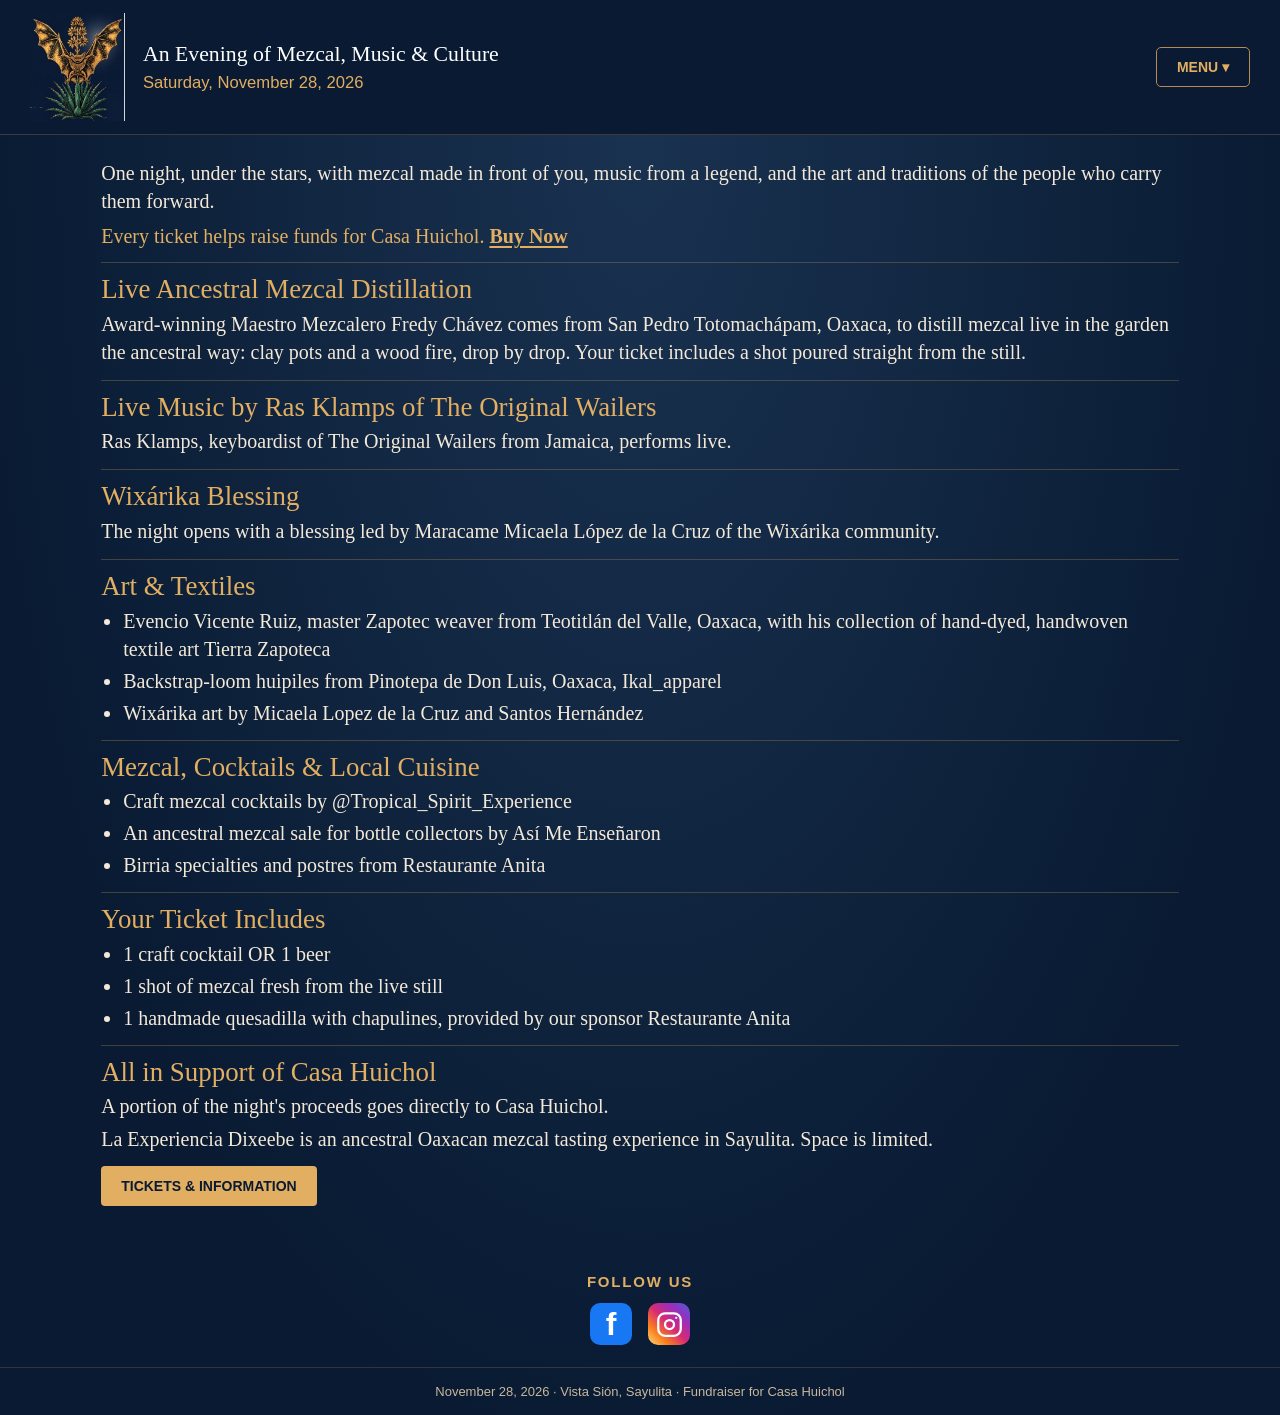
==== commit ca0ff6d8: "Update index.html" ====
--- a/index.html
+++ b/index.html
@@ -98,7 +98,7 @@
 <ul>
 <li>Craft mezcal cocktails by @Tropical_Spirit_Experience</li>
 <li>An ancestral mezcal sale for bottle collectors by Así Me Enseñaron</li>
-<li>Birria specialties and postres from Restaurante Anita (not included with the ticket)</li>
+<li>Birria specialties and postres from Restaurante Anita </li>
 </ul>
 </section>
 <section>
